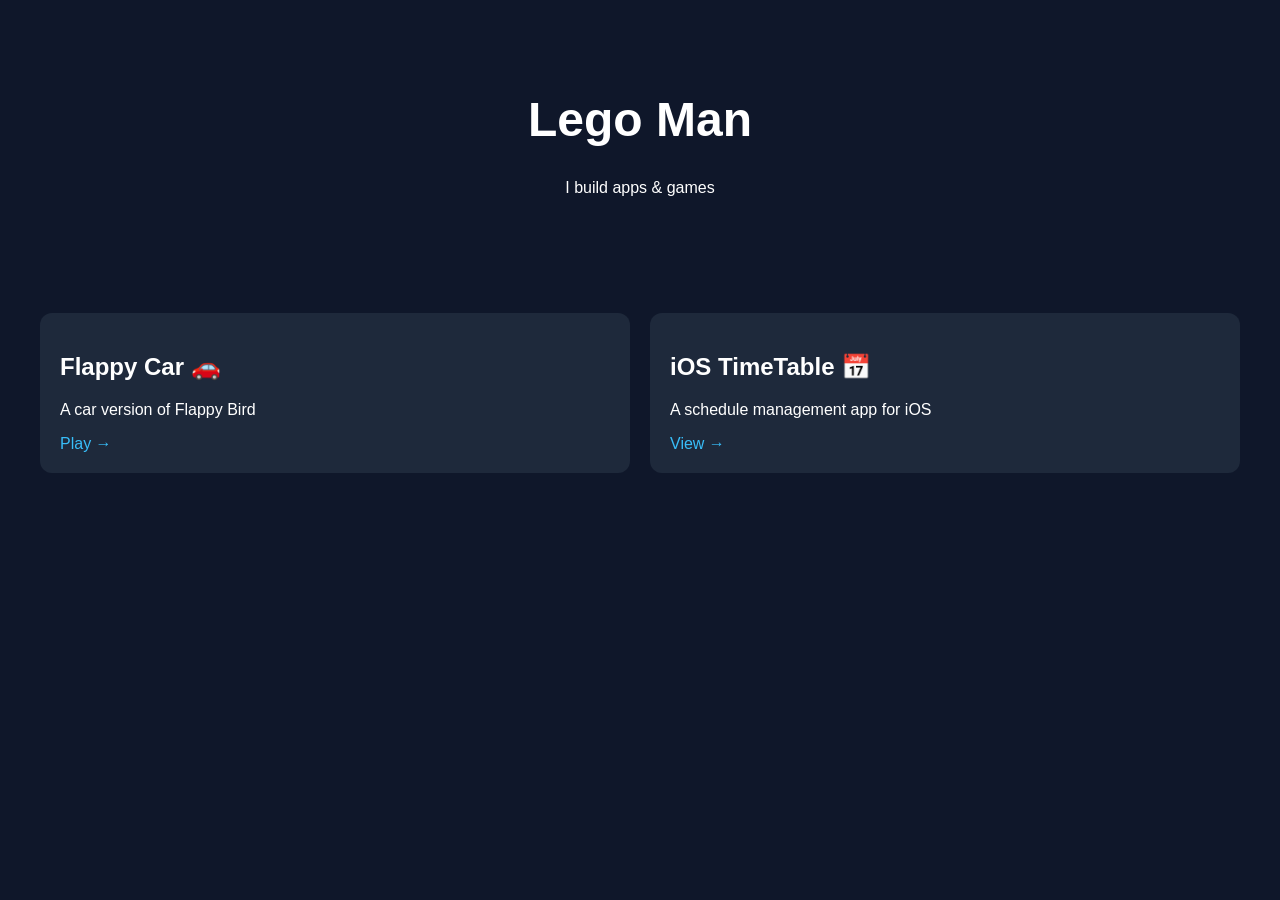
==== index.html @ 8afd6df0 "Add iOS TimeTable card to index.html" ====
<!DOCTYPE html>
<html lang="en">
<head>
  <meta charset="UTF-8">
  <title>Lego Man | Developer</title>
  <meta name="viewport" content="width=device-width, initial-scale=1.0">
  <style>
    body {
      margin: 0;
      font-family: Arial, sans-serif;
      background: #0f172a;
      color: white;
    }
    header {
      text-align: center;
      padding: 60px 20px;
    }
    h1 {
      font-size: 3rem;
    }
    .projects {
      display: grid;
      grid-template-columns: repeat(auto-fit, minmax(250px, 1fr));
      gap: 20px;
      padding: 40px;
    }
    .card {
      background: #1e293b;
      padding: 20px;
      border-radius: 12px;
      transition: 0.3s;
    }
    .card:hover {
      transform: translateY(-5px);
    }
    a {
      color: #38bdf8;
      text-decoration: none;
    }
  </style>
</head>

<body>

<header>
  <h1>Lego Man</h1>
  <p>I build apps & games</p>
</header>

<section class="projects">

  <div class="card">
    <h2>Flappy Car 🚗</h2>
    <p>A car version of Flappy Bird</p>
    <a href="/flappycar">Play →</a>
  </div>
  <div class="card">
    <h2>iOS TimeTable 📅</h2>
    <p>A schedule management app for iOS</p>
    <a href="/timetable">View →</a>
  </div>
  
</section>

</body>
</html>
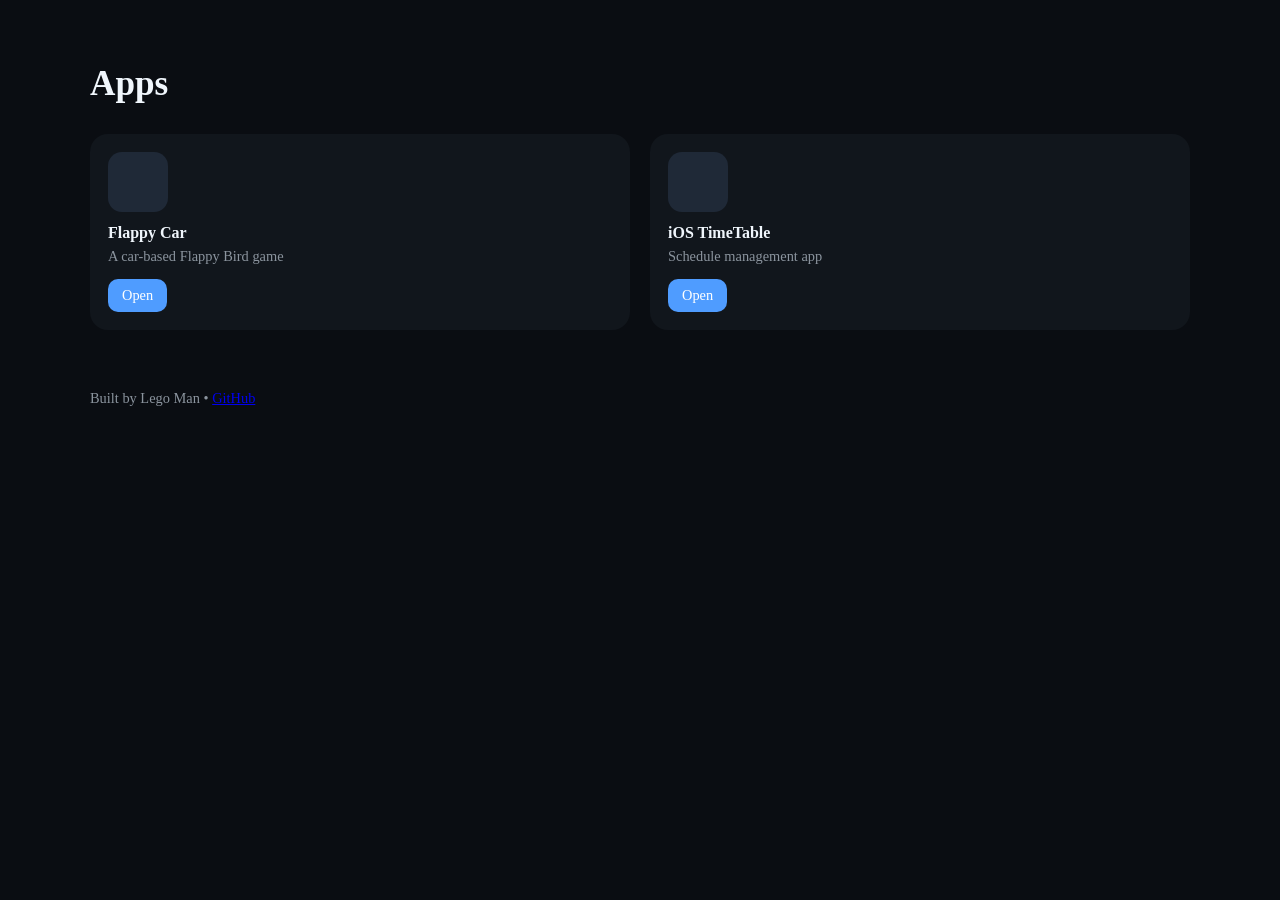
==== commit 804f952b: "Refactor index.html with new styles and layout Updated the layout and styling of the webpage, includ" ====
--- a/index.html
+++ b/index.html
@@ -1,66 +1,119 @@
 <!DOCTYPE html>
 <html lang="en">
 <head>
-  <meta charset="UTF-8">
-  <title>Lego Man | Developer</title>
-  <meta name="viewport" content="width=device-width, initial-scale=1.0">
-  <style>
-    body {
-      margin: 0;
-      font-family: Arial, sans-serif;
-      background: #0f172a;
-      color: white;
-    }
-    header {
-      text-align: center;
-      padding: 60px 20px;
-    }
-    h1 {
-      font-size: 3rem;
-    }
-    .projects {
-      display: grid;
-      grid-template-columns: repeat(auto-fit, minmax(250px, 1fr));
-      gap: 20px;
-      padding: 40px;
-    }
-    .card {
-      background: #1e293b;
-      padding: 20px;
-      border-radius: 12px;
-      transition: 0.3s;
-    }
-    .card:hover {
-      transform: translateY(-5px);
-    }
-    a {
-      color: #38bdf8;
-      text-decoration: none;
-    }
-  </style>
+<meta charset="UTF-8">
+<title>Lego Man</title>
+<meta name="viewport" content="width=device-width, initial-scale=1.0">
+
+<style>
+:root {
+  --bg: #0a0d12;
+  --card: #11161c;
+  --text: #f0f6fc;
+  --muted: #8b949e;
+  --accent: #4f9cff;
+}
+
+body {
+  margin: 0;
+  font-family: -apple-system, BlinkMacSystemFont, "Segoe UI", Roboto;
+  background: var(--bg);
+  color: var(--text);
+}
+
+.container {
+  max-width: 1100px;
+  margin: auto;
+  padding: 40px 20px;
+}
+
+h1 {
+  font-size: 2.2rem;
+  margin-bottom: 30px;
+}
+
+.grid {
+  display: grid;
+  grid-template-columns: repeat(auto-fit, minmax(240px, 1fr));
+  gap: 20px;
+}
+
+.app {
+  background: var(--card);
+  border-radius: 18px;
+  padding: 18px;
+  transition: 0.2s;
+}
+
+.app:hover {
+  transform: translateY(-4px);
+}
+
+.icon {
+  width: 60px;
+  height: 60px;
+  border-radius: 14px;
+  background: #1f2937;
+  margin-bottom: 12px;
+}
+
+.title {
+  font-weight: 600;
+}
+
+.desc {
+  color: var(--muted);
+  font-size: 0.9rem;
+  margin: 6px 0 14px;
+}
+
+.button {
+  display: inline-block;
+  padding: 8px 14px;
+  border-radius: 10px;
+  background: var(--accent);
+  color: white;
+  text-decoration: none;
+  font-size: 0.9rem;
+}
+
+footer {
+  margin-top: 60px;
+  color: var(--muted);
+  font-size: 0.9rem;
+}
+</style>
 </head>
 
 <body>
 
-<header>
-  <h1>Lego Man</h1>
-  <p>I build apps & games</p>
-</header>
+<div class="container">
 
-<section class="projects">
+<h1>Apps</h1>
 
-  <div class="card">
-    <h2>Flappy Car 🚗</h2>
-    <p>A car version of Flappy Bird</p>
-    <a href="/flappycar">Play →</a>
+<div class="grid">
+
+  <div class="app">
+    <div class="icon"></div>
+    <div class="title">Flappy Car</div>
+    <div class="desc">A car-based Flappy Bird game</div>
+    <a class="button" href="/flappycar">Open</a>
   </div>
-  <div class="card">
-    <h2>iOS TimeTable 📅</h2>
-    <p>A schedule management app for iOS</p>
-    <a href="/timetable">View →</a>
+
+  <div class="app">
+    <div class="icon"></div>
+    <div class="title">iOS TimeTable</div>
+    <div class="desc">Schedule management app</div>
+    <a class="button" href="/timetable">Open</a>
   </div>
-  
-</section>
+
+</div>
+
+<footer>
+Built by Lego Man • <a href="https://github.com/Lego-Man53">GitHub</a>
+</footer>
+
+</div>
 
 </body>
 </html>
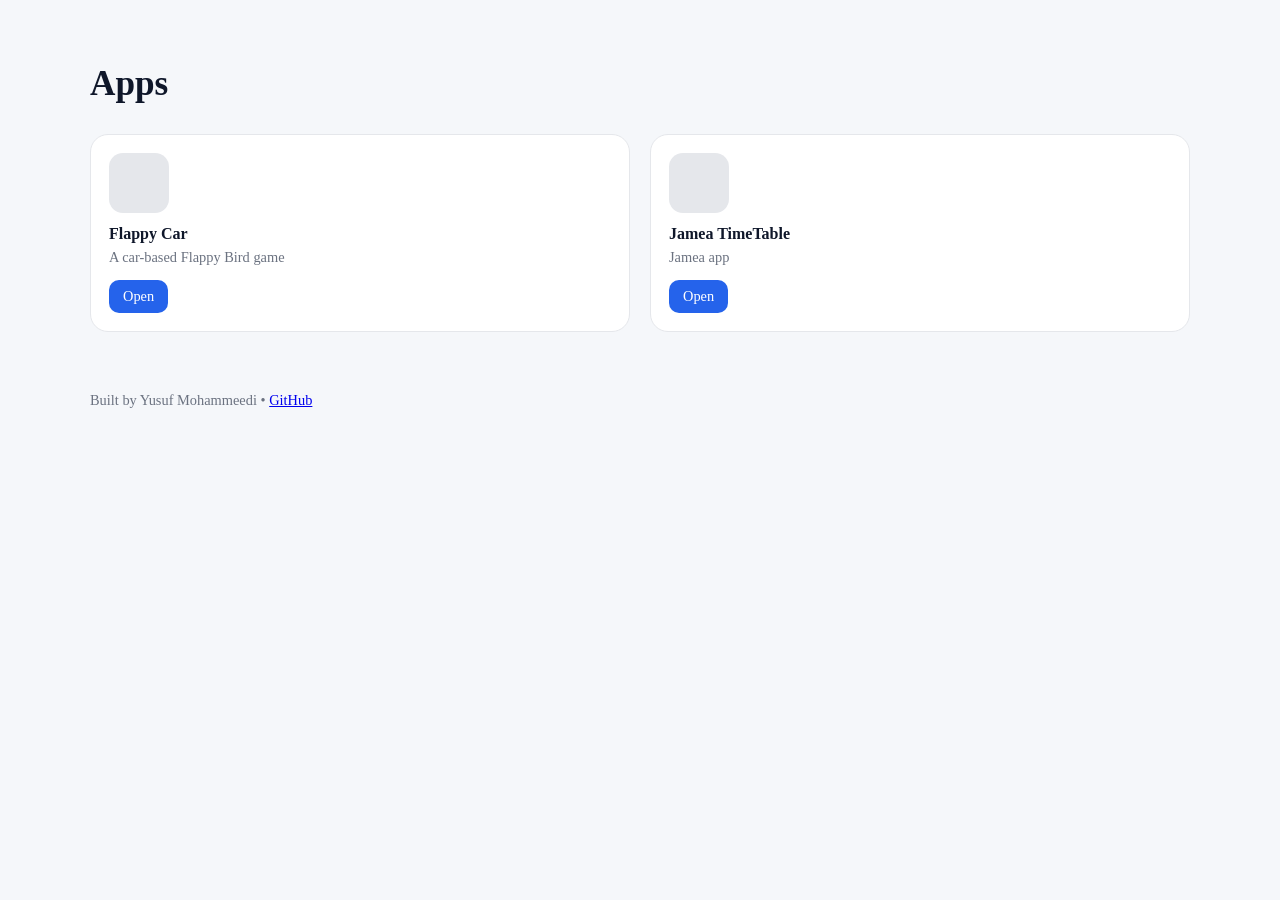
==== commit c51b48e4: "Update index.html" ====
--- a/index.html
+++ b/index.html
@@ -7,11 +7,12 @@
 
 <style>
 :root {
-  --bg: #0a0d12;
-  --card: #11161c;
-  --text: #f0f6fc;
-  --muted: #8b949e;
-  --accent: #4f9cff;
+  --bg: #f5f7fa;
+  --card: #ffffff;
+  --text: #0f172a;
+  --muted: #6b7280;
+  --accent: #2563eb;
+  --border: #e5e7eb;
 }
 
 body {
@@ -42,18 +43,20 @@
   background: var(--card);
   border-radius: 18px;
   padding: 18px;
+  border: 1px solid var(--border);
   transition: 0.2s;
 }
 
 .app:hover {
   transform: translateY(-4px);
+  box-shadow: 0 8px 20px rgba(0,0,0,0.05);
 }
 
 .icon {
   width: 60px;
   height: 60px;
   border-radius: 14px;
-  background: #1f2937;
+  background: #e5e7eb;
   margin-bottom: 12px;
 }
 
@@ -102,15 +105,15 @@
 
   <div class="app">
     <div class="icon"></div>
-    <div class="title">iOS TimeTable</div>
-    <div class="desc">Schedule management app</div>
+    <div class="title">Jamea TimeTable</div>
+    <div class="desc">Jamea app</div>
     <a class="button" href="/timetable">Open</a>
   </div>
 
 </div>
 
 <footer>
-Built by Lego Man • <a href="https://github.com/Lego-Man53">GitHub</a>
+Built by Yusuf Mohammeedi • <a href="https://github.com/Lego-Man53">GitHub</a>
 </footer>
 
 </div>
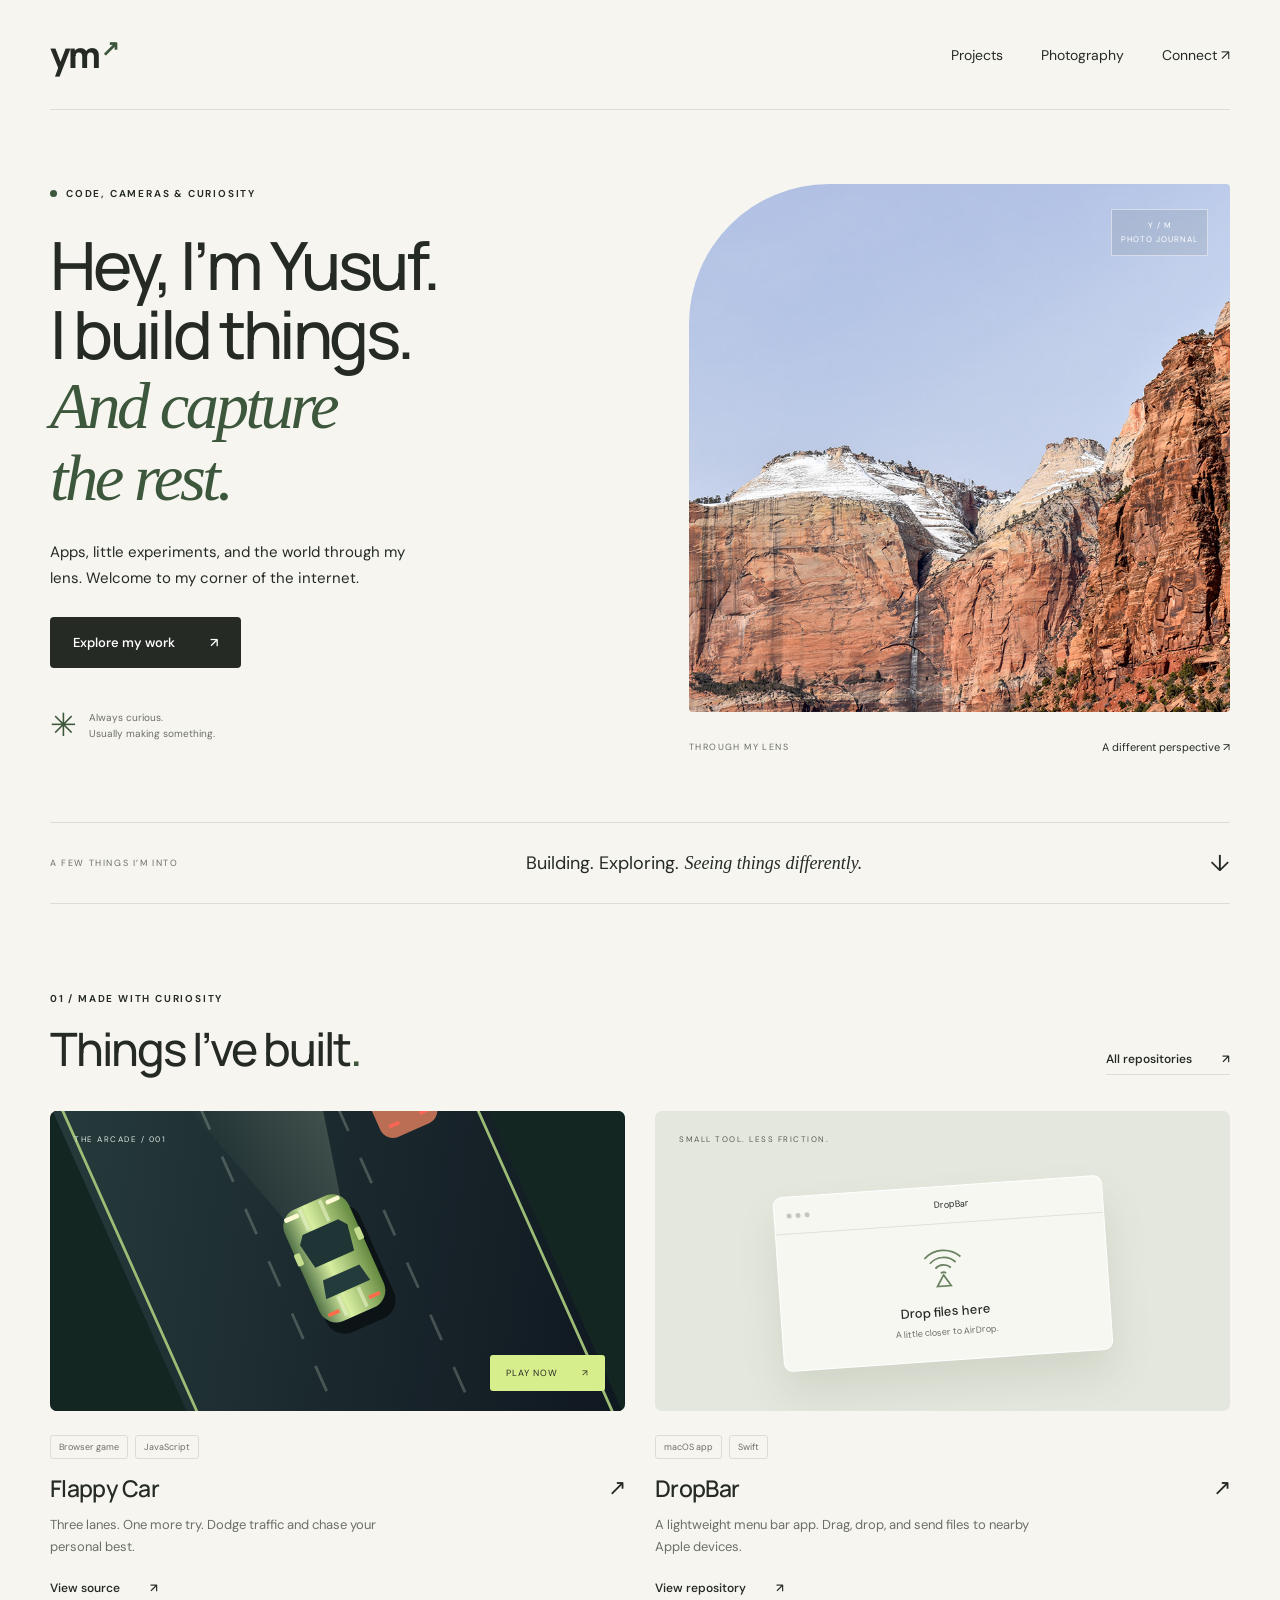
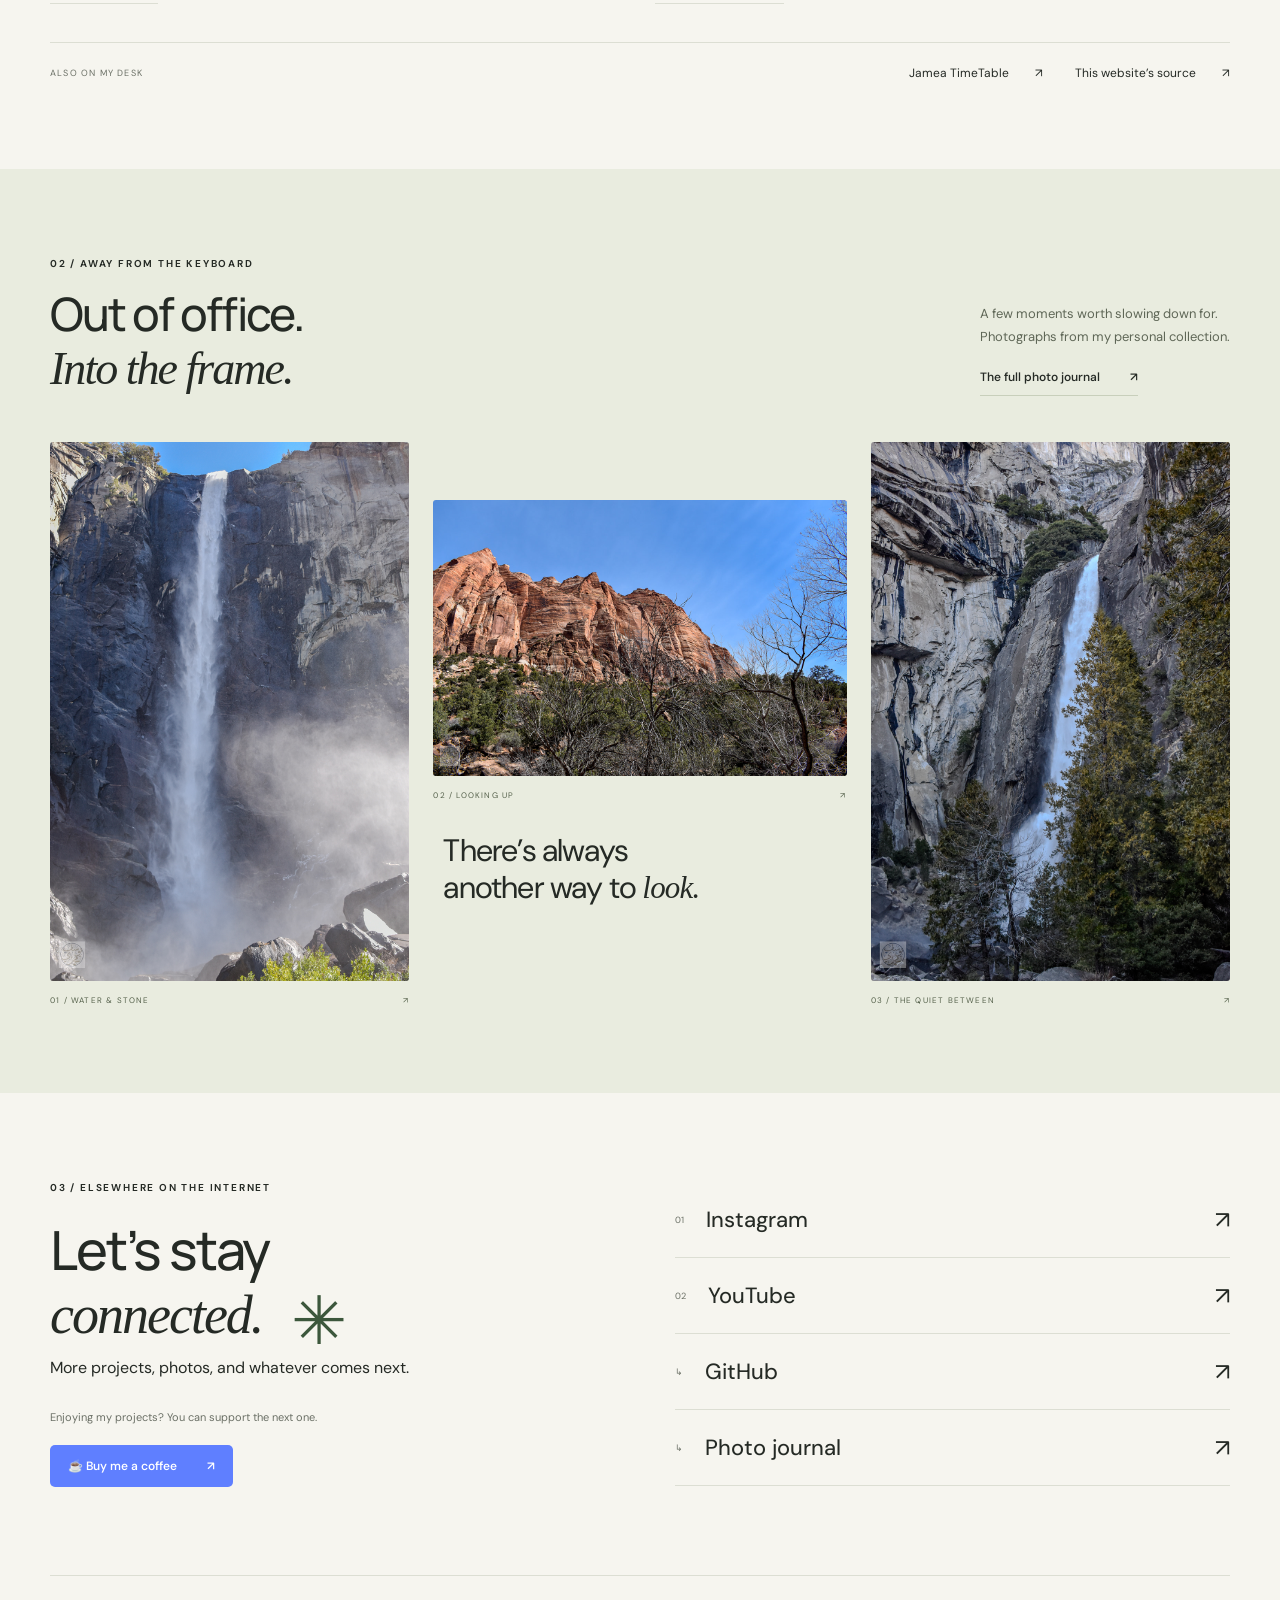
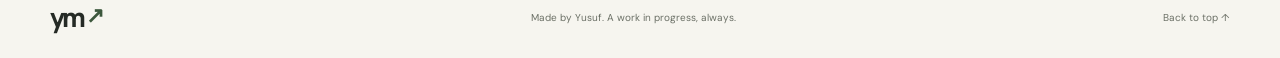
==== commit fc6adf92: "Redesign Yusuf portfolio with photos, projects, socials, support, and upgraded Flappy Car" ====
--- a/index.html
+++ b/index.html
@@ -1,122 +1,66 @@
-<!DOCTYPE html>
+<!doctype html>
 <html lang="en">
 <head>
-<meta charset="UTF-8">
-<title>Lego Man</title>
-<meta name="viewport" content="width=device-width, initial-scale=1.0">
-
-<style>
-:root {
-  --bg: #f5f7fa;
-  --card: #ffffff;
-  --text: #0f172a;
-  --muted: #6b7280;
-  --accent: #2563eb;
-  --border: #e5e7eb;
-}
-
-body {
-  margin: 0;
-  font-family: -apple-system, BlinkMacSystemFont, "Segoe UI", Roboto;
-  background: var(--bg);
-  color: var(--text);
-}
-
-.container {
-  max-width: 1100px;
-  margin: auto;
-  padding: 40px 20px;
-}
-
-h1 {
-  font-size: 2.2rem;
-  margin-bottom: 30px;
-}
-
-.grid {
-  display: grid;
-  grid-template-columns: repeat(auto-fit, minmax(240px, 1fr));
-  gap: 20px;
-}
-
-.app {
-  background: var(--card);
-  border-radius: 18px;
-  padding: 18px;
-  border: 1px solid var(--border);
-  transition: 0.2s;
-}
-
-.app:hover {
-  transform: translateY(-4px);
-  box-shadow: 0 8px 20px rgba(0,0,0,0.05);
-}
-
-.icon {
-  width: 60px;
-  height: 60px;
-  border-radius: 14px;
-  background: #e5e7eb;
-  margin-bottom: 12px;
-}
-
-.title {
-  font-weight: 600;
-}
-
-.desc {
-  color: var(--muted);
-  font-size: 0.9rem;
-  margin: 6px 0 14px;
-}
-
-.button {
-  display: inline-block;
-  padding: 8px 14px;
-  border-radius: 10px;
-  background: var(--accent);
-  color: white;
-  text-decoration: none;
-  font-size: 0.9rem;
-}
-
-footer {
-  margin-top: 60px;
-  color: var(--muted);
-  font-size: 0.9rem;
-}
-</style>
+  <meta charset="utf-8">
+  <meta name="viewport" content="width=device-width, initial-scale=1">
+  <meta name="description" content="Yusuf's corner of the internet. Explore my apps, open-source projects, photography, and Flappy Car arcade game.">
+  <meta name="theme-color" content="#f6f5ef">
+  <meta property="og:title" content="Yusuf — Code, cameras & curiosity">
+  <meta property="og:description" content="A collection of things I build and moments I capture.">
+  <meta property="og:type" content="website">
+  <meta property="og:url" content="https://yusufmm.com/">
+  <meta property="og:image" content="https://yusufmm.com/assets/photo-4.jpg">
+  <title>Yusuf — Code, cameras & curiosity</title>
+  <link rel="icon" href="assets/favicon.svg" type="image/svg+xml">
+  <link rel="stylesheet" href="styles.css">
+  <script src="socials.js" defer></script>
 </head>
-
 <body>
-
-<div class="container">
-
-<h1>Apps</h1>
-
-<div class="grid">
-
-  <div class="app">
-    <div class="icon"></div>
-    <div class="title">Flappy Car</div>
-    <div class="desc">A car-based Flappy Bird game</div>
-    <a class="button" href="/flappycar">Open</a>
-  </div>
-
-  <div class="app">
-    <div class="icon"></div>
-    <div class="title">Jamea TimeTable</div>
-    <div class="desc">Jamea app</div>
-    <a class="button" href="/timetable">Open</a>
-  </div>
-
-</div>
-
-<footer>
-Built by Yusuf Mohammeedi • <a href="https://github.com/Lego-Man53">GitHub</a>
-</footer>
-
-</div>
-
+  <a class="skip-link" href="#main">Skip to content</a>
+  <header class="site-header wrap">
+    <a class="wordmark" href="./" aria-label="Yusuf home">ym<span>↗</span></a>
+    <nav aria-label="Main navigation"><a href="#projects">Projects</a><a href="#photos">Photography</a><a href="#connect">Connect <span aria-hidden="true">↗</span></a></nav>
+  </header>
+  <main id="main">
+    <section class="hero wrap" aria-labelledby="intro">
+      <div class="hero-copy">
+        <p class="eyebrow"><span class="status-dot"></span> CODE, CAMERAS & CURIOSITY</p>
+        <h1 id="intro">Hey, I’m Yusuf.<br>I build things.<br><em>And capture<br>the rest.</em></h1>
+        <p class="intro">Apps, little experiments, and the world through my lens. Welcome to my corner of the internet.</p>
+        <a class="button dark" href="#projects">Explore my work <span aria-hidden="true">↗</span></a>
+        <div class="hero-note"><span class="small-cross" aria-hidden="true">✳</span><span>Always curious.<br>Usually making something.</span></div>
+      </div>
+      <figure class="hero-photo">
+        <img src="assets/photo-4.jpg" alt="Snow-dusted red sandstone cliffs beneath a pale blue sky, photographed by Yusuf" width="1200" height="800" fetchpriority="high">
+        <figcaption><span>THROUGH MY LENS</span><a href="#photos">A different perspective <span aria-hidden="true">↗</span></a></figcaption>
+        <span class="photo-stamp" aria-hidden="true">Y / M<br>PHOTO JOURNAL</span>
+      </figure>
+    </section>
+    <div class="interlude wrap"><span>A FEW THINGS I’M INTO</span><p>Building. Exploring. <em>Seeing things differently.</em></p><span aria-hidden="true">↓</span></div>
+    <section class="projects wrap section" id="projects" aria-labelledby="projects-heading">
+      <div class="section-heading"><div><p class="eyebrow">01 / MADE WITH CURIOSITY</p><h2 id="projects-heading">Things I’ve built<span>.</span></h2></div><a class="text-link" href="https://github.com/Lego-Man53" target="_blank" rel="noopener noreferrer">All repositories <span aria-hidden="true">↗</span></a></div>
+      <div class="project-grid">
+        <article class="project-card featured-project">
+          <a class="project-art race-art" href="flappycar/" aria-label="Play Flappy Car"><span class="art-label">THE ARCADE / 001</span><img src="assets/racer.svg" alt="Illustrated green sports car on an illuminated three-lane road" width="620" height="340"><span class="play-pill">PLAY NOW <span aria-hidden="true">↗</span></span></a>
+          <div class="project-info"><div class="tags"><span>Browser game</span><span>JavaScript</span></div><h3><a href="flappycar/">Flappy Car <span aria-hidden="true">↗</span></a></h3><p>Three lanes. One more try. Dodge traffic and chase your personal best.</p><a class="text-link" href="https://github.com/Lego-Man53/Car-Sim-FlappyBird" target="_blank" rel="noopener noreferrer">View source <span aria-hidden="true">↗</span></a></div>
+        </article>
+        <article class="project-card">
+          <a class="project-art drop-art" href="https://github.com/Lego-Man53/DropBar" target="_blank" rel="noopener noreferrer" aria-label="Explore DropBar on GitHub"><span class="art-label">SMALL TOOL. LESS FRICTION.</span><div class="drop-window"><div class="window-top"><i></i><i></i><i></i><span>DropBar</span></div><div class="drop-zone"><svg viewBox="0 0 64 64" aria-hidden="true"><path d="M17 29a21 21 0 0 1 30 0M23 35a13 13 0 0 1 18 0M29 41a4 4 0 0 1 6 0M11 23a30 30 0 0 1 42 0"/><path d="m32 43-8 13h16Z"/></svg><strong>Drop files here</strong><span>A little closer to AirDrop.</span></div></div></a>
+          <div class="project-info"><div class="tags"><span>macOS app</span><span>Swift</span></div><h3><a href="https://github.com/Lego-Man53/DropBar" target="_blank" rel="noopener noreferrer">DropBar <span aria-hidden="true">↗</span></a></h3><p>A lightweight menu bar app. Drag, drop, and send files to nearby Apple devices.</p><a class="text-link" href="https://github.com/Lego-Man53/DropBar" target="_blank" rel="noopener noreferrer">View repository <span aria-hidden="true">↗</span></a></div>
+        </article>
+      </div>
+      <div class="more-projects"><span>ALSO ON MY DESK</span><a href="timetable/">Jamea TimeTable <span aria-hidden="true">↗</span></a><a href="https://github.com/Lego-Man53/Lego-Man53.github.io" target="_blank" rel="noopener noreferrer">This website’s source <span aria-hidden="true">↗</span></a></div>
+    </section>
+    <section class="photography section" id="photos" aria-labelledby="photos-heading"><div class="wrap">
+      <div class="section-heading"><div><p class="eyebrow">02 / AWAY FROM THE KEYBOARD</p><h2 id="photos-heading">Out of office.<br><em>Into the frame.</em></h2></div><div class="photo-intro"><p>A few moments worth slowing down for.<br>Photographs from my personal collection.</p><a class="text-link" href="https://iyusuf515253.myportfolio.com/photos" target="_blank" rel="noopener noreferrer">The full photo journal <span aria-hidden="true">↗</span></a></div></div>
+      <div class="photo-grid">
+        <a class="photo-item" href="https://iyusuf515253.myportfolio.com/photos" target="_blank" rel="noopener noreferrer"><img src="assets/photo-1.jpg" alt="A waterfall cascading down a granite cliff into clouds of mist" width="1200" height="1800" loading="lazy"><span>01 / WATER & STONE <span aria-hidden="true">↗</span></span></a>
+        <a class="photo-item landscape" href="https://iyusuf515253.myportfolio.com/photos" target="_blank" rel="noopener noreferrer"><img src="assets/photo-2.jpg" alt="Warm sandstone cliffs and trees under a vivid blue sky" width="1200" height="800" loading="lazy"><span>02 / LOOKING UP <span aria-hidden="true">↗</span></span><p>There’s always<br>another way to <em>look.</em></p></a>
+        <a class="photo-item" href="https://iyusuf515253.myportfolio.com/photos" target="_blank" rel="noopener noreferrer"><img src="assets/photo-6.jpg" alt="A tall waterfall framed by trees and weathered grey rock" width="1200" height="1800" loading="lazy"><span>03 / THE QUIET BETWEEN <span aria-hidden="true">↗</span></span></a>
+      </div>
+    </div></section>
+    <section class="connect section wrap" id="connect" aria-labelledby="connect-heading"><div><p class="eyebrow">03 / ELSEWHERE ON THE INTERNET</p><h2 id="connect-heading">Let’s stay<br><em>connected.</em> <span class="connect-star" aria-hidden="true">✳</span></h2><p>More projects, photos, and whatever comes next.</p><div class="support"><p>Enjoying my projects? You can support the next one.</p><div class="coffee-widget"><script type="text/javascript" src="https://cdnjs.buymeacoffee.com/1.0.0/button.prod.min.js" data-name="bmc-button" data-slug="legoman53" data-color="#5F7FFF" data-emoji="☕" data-font="Cookie" data-text="Buy me a coffee" data-outline-color="#000000" data-font-color="#ffffff" data-coffee-color="#FFDD00"></script></div><a class="text-link coffee-fallback" href="https://www.buymeacoffee.com/legoman53" target="_blank" rel="noopener noreferrer">☕ Buy me a coffee <span aria-hidden="true">↗</span></a></div></div><div class="social-links"><a data-social="instagram" hidden><span>01</span><strong>Instagram</strong><span aria-hidden="true">↗</span></a><a data-social="youtube" hidden><span>02</span><strong>YouTube</strong><span aria-hidden="true">↗</span></a><a href="https://github.com/Lego-Man53" target="_blank" rel="noopener noreferrer"><span>↳</span><strong>GitHub</strong><span aria-hidden="true">↗</span></a><a href="https://iyusuf515253.myportfolio.com/photos" target="_blank" rel="noopener noreferrer"><span>↳</span><strong>Photo journal</strong><span aria-hidden="true">↗</span></a></div></section>
+  </main>
+  <footer class="wrap"><a class="wordmark" href="#">ym<span>↗</span></a><p>Made by Yusuf. A work in progress, always.</p><a href="#main">Back to top ↑</a></footer>
 </body>
 </html>
--- a/styles.css
+++ b/styles.css
@@ -0,0 +1,8 @@
+@import url('https://fonts.googleapis.com/css2?family=DM+Sans:wght@400;450;500;550;600;650;700&family=Manrope:wght@400;500;600;650;700;750;800&display=swap');
+:root{--paper:#f6f5ef;--ink:#252a25;--muted:#6b7066;--green:#3c573c;--line:#dcded3;--serif:Georgia,'Times New Roman',serif}*{box-sizing:border-box}html{scroll-behavior:smooth;scroll-padding-top:30px}body{margin:0;background:var(--paper);color:var(--ink);font-family:'DM Sans',sans-serif;-webkit-font-smoothing:antialiased}a{color:inherit;text-decoration:none}button,a{-webkit-tap-highlight-color:transparent}a:focus-visible,button:focus-visible{outline:3px solid #7c942f;outline-offset:6px}img{max-width:100%;display:block}::selection{background:#d9e5ba}.wrap{width:min(1240px,calc(100% - 100px));margin-inline:auto}.site-header{display:flex;justify-content:space-between;align-items:center;height:110px;border-bottom:1px solid var(--line)}.wordmark{font-family:'Manrope',sans-serif;font-size:36px;font-weight:800;letter-spacing:-3px;line-height:1}.wordmark span{font-size:22px;margin-left:3px;color:var(--green);vertical-align:top;letter-spacing:0}nav{display:flex;gap:38px;font-size:14px}nav a:hover,.text-link:hover{color:#6a7d30}.hero{display:grid;grid-template-columns:1.05fr 1fr;gap:6%;padding-block:74px 68px;align-items:center}.eyebrow{font-size:10px;letter-spacing:1.8px;font-weight:650;margin:0 0 30px;display:flex;align-items:center;gap:9px}.status-dot{height:7px;width:7px;background:var(--green);border-radius:50%}h1,h2,h3,p,figure{margin:0}h1,h2,h3{font-family:'Manrope',sans-serif}h1{font-size:clamp(46px,5.2vw,72px);font-weight:500;line-height:1.04;letter-spacing:-3.5px}h1 em,h2 em,.interlude em,.photo-item p em{font-family:var(--serif);font-weight:400}h1 em{color:var(--green)}.intro{font-size:15px;line-height:1.75;max-width:355px;margin:26px 0}.button{display:inline-flex;justify-content:space-between;align-items:center;gap:35px;padding:17px 23px;border-radius:4px;font-size:13px;font-weight:550;transition:background .2s,transform .2s}.button:hover{transform:translateY(-2px)}.dark{background:var(--ink);color:#fff}.dark:hover{background:var(--green)}.hero-note{display:flex;align-items:center;gap:12px;font-size:10px;color:var(--muted);line-height:1.6;margin-top:32px}.small-cross{font-size:32px;color:var(--green)}.hero-photo{align-self:stretch;position:relative;min-height:570px;padding-bottom:42px}.hero-photo>img{height:100%;width:100%;object-fit:cover;border-radius:140px 4px 4px 4px;position:absolute;inset:0;height:calc(100% - 42px)}.hero-photo figcaption{display:flex;justify-content:space-between;align-items:center;gap:15px;position:absolute;bottom:0;width:100%;font-size:11px}.hero-photo figcaption>span{font-size:9px;letter-spacing:1.4px;color:var(--muted)}.photo-stamp{position:absolute;right:22px;top:25px;border:1px solid #ffffff80;color:#fff;font-size:8px;letter-spacing:1px;line-height:1.7;padding:9px;text-align:center;background:#1a261718}.interlude{border-block:1px solid var(--line);padding-block:25px;display:flex;align-items:center;justify-content:space-between;gap:20px}.interlude>span:first-child{font-size:9px;letter-spacing:1.6px;color:var(--muted)}.interlude p{font-size:18px}.interlude>span:last-child{font-size:23px}.section{padding-block:88px}.section-heading{display:flex;justify-content:space-between;align-items:flex-end;gap:25px;margin-bottom:36px}.section-heading .eyebrow{margin-bottom:17px}h2{font-size:clamp(34px,3.6vw,48px);font-weight:500;letter-spacing:-2px;line-height:1.15}h2>span{color:var(--green)}.text-link{font-size:12px;font-weight:550;border-bottom:1px solid var(--line);padding-bottom:7px;display:inline-flex;gap:30px;align-items:center}.project-grid{display:grid;grid-template-columns:1fr 1fr;gap:30px}.project-art{height:300px;display:block;overflow:hidden;position:relative;border-radius:7px}.race-art{background:#111d21}.race-art>img{height:100%;width:100%;object-fit:cover;transition:transform .5s}.project-art:hover>img{transform:scale(1.03)}.art-label{position:absolute;top:23px;left:24px;z-index:1;font-size:8px;letter-spacing:1.5px;color:#dce7e1}.play-pill{position:absolute;right:20px;bottom:20px;background:#d6ee8b;padding:12px 16px;border-radius:3px;font-size:9px;letter-spacing:1px;display:flex;gap:24px}.drop-art{background:#e4e7dd;display:grid;place-items:center}.drop-art .art-label{color:#58604f}.drop-window{width:64%;max-width:330px;background:#f6f7f1;border:1px solid #fff;border-radius:9px;box-shadow:0 24px 40px #4e5c4320;transform:rotate(-4deg);margin-top:25px;transition:transform .3s}.drop-art:hover .drop-window{transform:rotate(0deg)}.window-top{display:flex;padding:12px;border-bottom:1px solid #dfe2d7;align-items:center;gap:4px}.window-top i{height:5px;width:5px;background:#c4c8bc;border-radius:50%}.window-top span{font-size:9px;margin-left:auto;margin-right:40%}.drop-zone{display:flex;align-items:center;flex-direction:column;padding:14px 15px 22px}.drop-zone svg{width:55px;height:55px;stroke:#6a8261;fill:none;stroke-width:2;margin-bottom:10px}.drop-zone strong{font-size:13px;font-weight:500}.drop-zone span{font-size:9px;color:var(--muted);margin-top:6px}.project-info{padding-top:24px}.tags{display:flex;gap:7px;margin-bottom:13px}.tags span{font-size:9px;padding:5px 8px;border:1px solid var(--line);border-radius:3px;color:var(--muted)}h3{font-size:23px;font-weight:550;letter-spacing:-.7px}h3 a{display:flex;justify-content:space-between}h3 a span{font-size:22px;font-weight:400}.project-info p{font-size:13px;color:var(--muted);line-height:1.7;max-width:380px;margin:10px 0 18px}.more-projects{margin-top:38px;border-top:1px solid var(--line);padding-top:22px;display:flex;align-items:center;gap:32px;font-size:12px}.more-projects>span{font-size:9px;color:var(--muted);letter-spacing:1.2px;margin-right:auto}.more-projects a{display:flex;gap:26px}.photography{background:#e9ecdf}.photo-intro{font-size:13px;line-height:1.8;color:#5f6757}.photo-intro .text-link{margin-top:18px;border-color:#c8cfbb;color:var(--ink)}.photo-grid{display:grid;grid-template-columns:1fr 1.15fr 1fr;gap:24px;align-items:start;margin-top:46px}.photo-item>img{width:100%;height:auto;aspect-ratio:2/3;object-fit:cover;border-radius:3px;transition:filter .3s}.photo-item:hover>img{filter:brightness(1.06)}.photo-item>span{display:flex;justify-content:space-between;font-size:8px;letter-spacing:1.2px;margin-top:14px;color:#56624c}.photo-item.landscape{margin-top:58px}.photo-item.landscape>img{aspect-ratio:3/2}.photo-item p{font-size:31px;line-height:1.2;letter-spacing:-.8px;margin:32px 0 0 10px}.connect{display:grid;grid-template-columns:1fr 1fr;gap:70px;align-items:center}.connect .eyebrow{margin-bottom:24px}.connect h2{position:relative;font-size:54px}.connect p:last-child{font-size:13px;color:var(--muted);margin-top:22px}.connect-star{display:inline-block;font-size:67px;vertical-align:middle;margin-left:20px}.social-links{display:grid}.social-links a{display:flex;align-items:center;gap:22px;border-bottom:1px solid var(--line);padding:22px 0;transition:padding .2s}.social-links a[hidden]{display:none}.social-links a:hover{padding-left:8px;color:var(--green)}.social-links a>span:first-child{font-size:9px;color:var(--muted)}.social-links strong{font-weight:450;font-size:22px}.social-links a>span:last-child{margin-left:auto;font-size:24px}footer{display:flex;align-items:center;justify-content:space-between;gap:20px;border-top:1px solid var(--line);padding-block:28px}footer .wordmark{font-size:26px}footer p,footer>a:last-child{font-size:10px;color:var(--muted)}.skip-link{position:fixed;top:-100px;left:20px;padding:14px;background:#fff;z-index:10}.skip-link:focus{top:15px}
+@media(min-width:1600px){.hero{padding-block:90px}.hero-photo{min-height:630px}}
+@media(max-width:900px){.wrap{width:calc(100% - 48px)}.hero{gap:30px;padding-block:50px}h1{font-size:52px}.hero-photo{min-height:530px}.interlude p{font-size:15px}.project-art{height:250px}.photo-grid{gap:15px}.connect{gap:35px}.connect h2{font-size:44px}.connect-star{font-size:44px;margin-left:10px}}
+@media(max-width:620px){.wrap{width:calc(100% - 40px)}.site-header{height:80px}nav{gap:20px;font-size:11px}.wordmark{font-size:30px}.hero{grid-template-columns:1fr;padding-top:40px;gap:38px}h1{font-size:58px;letter-spacing:-3px}.hero .eyebrow{font-size:9px}.hero-copy .intro{max-width:320px}.hero-note{display:none}.hero-photo{min-height:400px}.hero-photo>img{border-radius:95px 4px 4px 4px}.interlude{align-items:start}.interlude>span:first-child{max-width:85px;line-height:1.6;font-size:8px}.interlude p{max-width:190px;line-height:1.5}.section{padding-block:60px}.section-heading{align-items:start;flex-direction:column;gap:22px}h2{font-size:38px}.project-grid{grid-template-columns:1fr;gap:35px}.project-art{height:265px}.project-info{padding-top:18px}.more-projects{align-items:start;flex-direction:column;gap:18px}.more-projects a{width:100%;justify-content:space-between}.photo-grid{grid-template-columns:1fr 1fr;gap:18px;margin-top:30px}.photo-item.landscape{margin-top:40px}.photo-item:last-child{grid-column:1/-1;max-width:70%;margin:6px auto 0}.photo-item p{font-size:24px;margin:24px 0 0}.photo-item>span{font-size:7px;letter-spacing:.5px}.connect{grid-template-columns:1fr;gap:26px}.connect h2{font-size:48px}.connect-star{font-size:55px}.connect .eyebrow{font-size:9px}footer{flex-wrap:wrap}footer p{order:3;width:100%}.social-links strong{font-size:22px}}
+@media(prefers-reduced-motion:reduce){html{scroll-behavior:auto}*,*::before,*::after{transition:none!important;animation:none!important}}
+
+.support{margin-top:30px}.support p{font-size:11px;color:var(--muted);line-height:1.7;margin:0 0 14px}.coffee-widget{min-height:0}.coffee-widget:has(.bmc-btn)+.coffee-fallback{display:none}.coffee-widget .bmc-btn{min-width:0!important;max-width:100%;height:52px!important;font-size:23px!important}.coffee-fallback{margin-top:4px;padding:13px 18px;background:#5f7fff;color:white;border-radius:5px;border:0}.coffee-fallback:hover{color:white;background:#4c6de8}
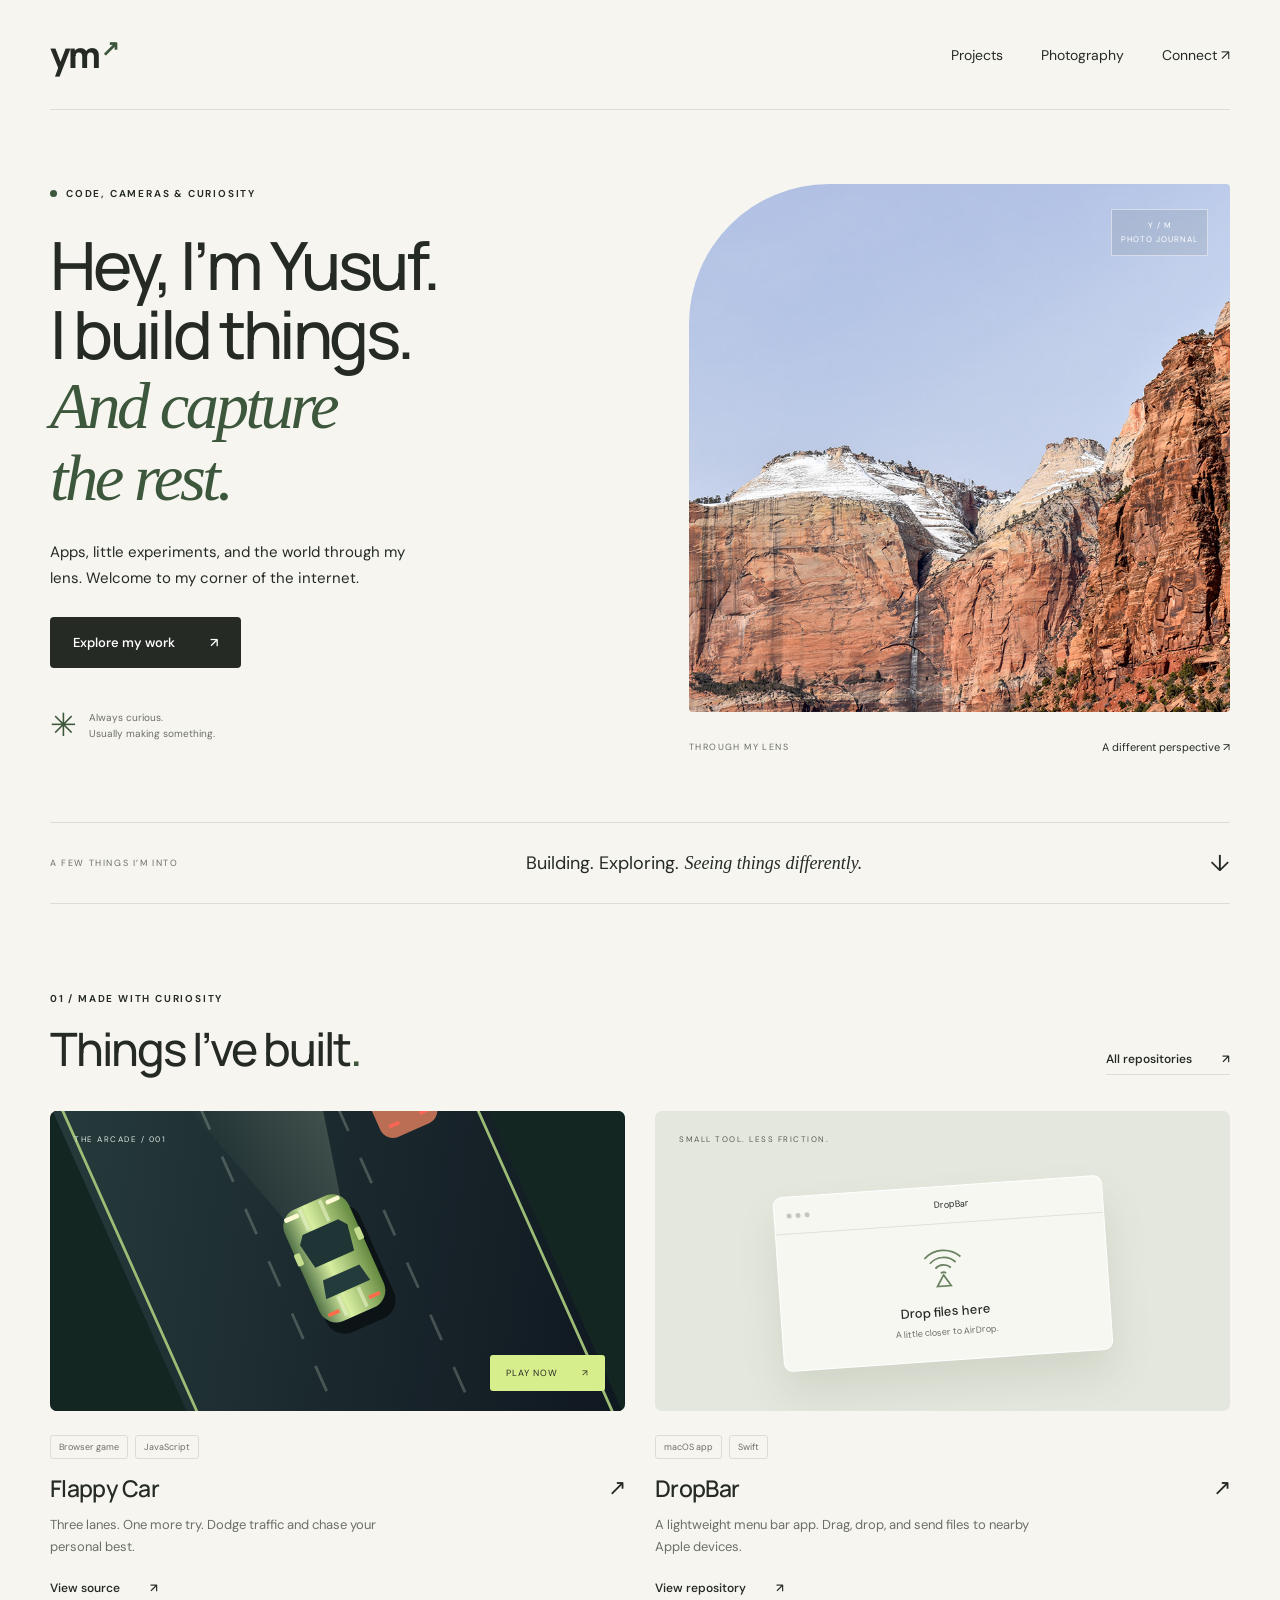
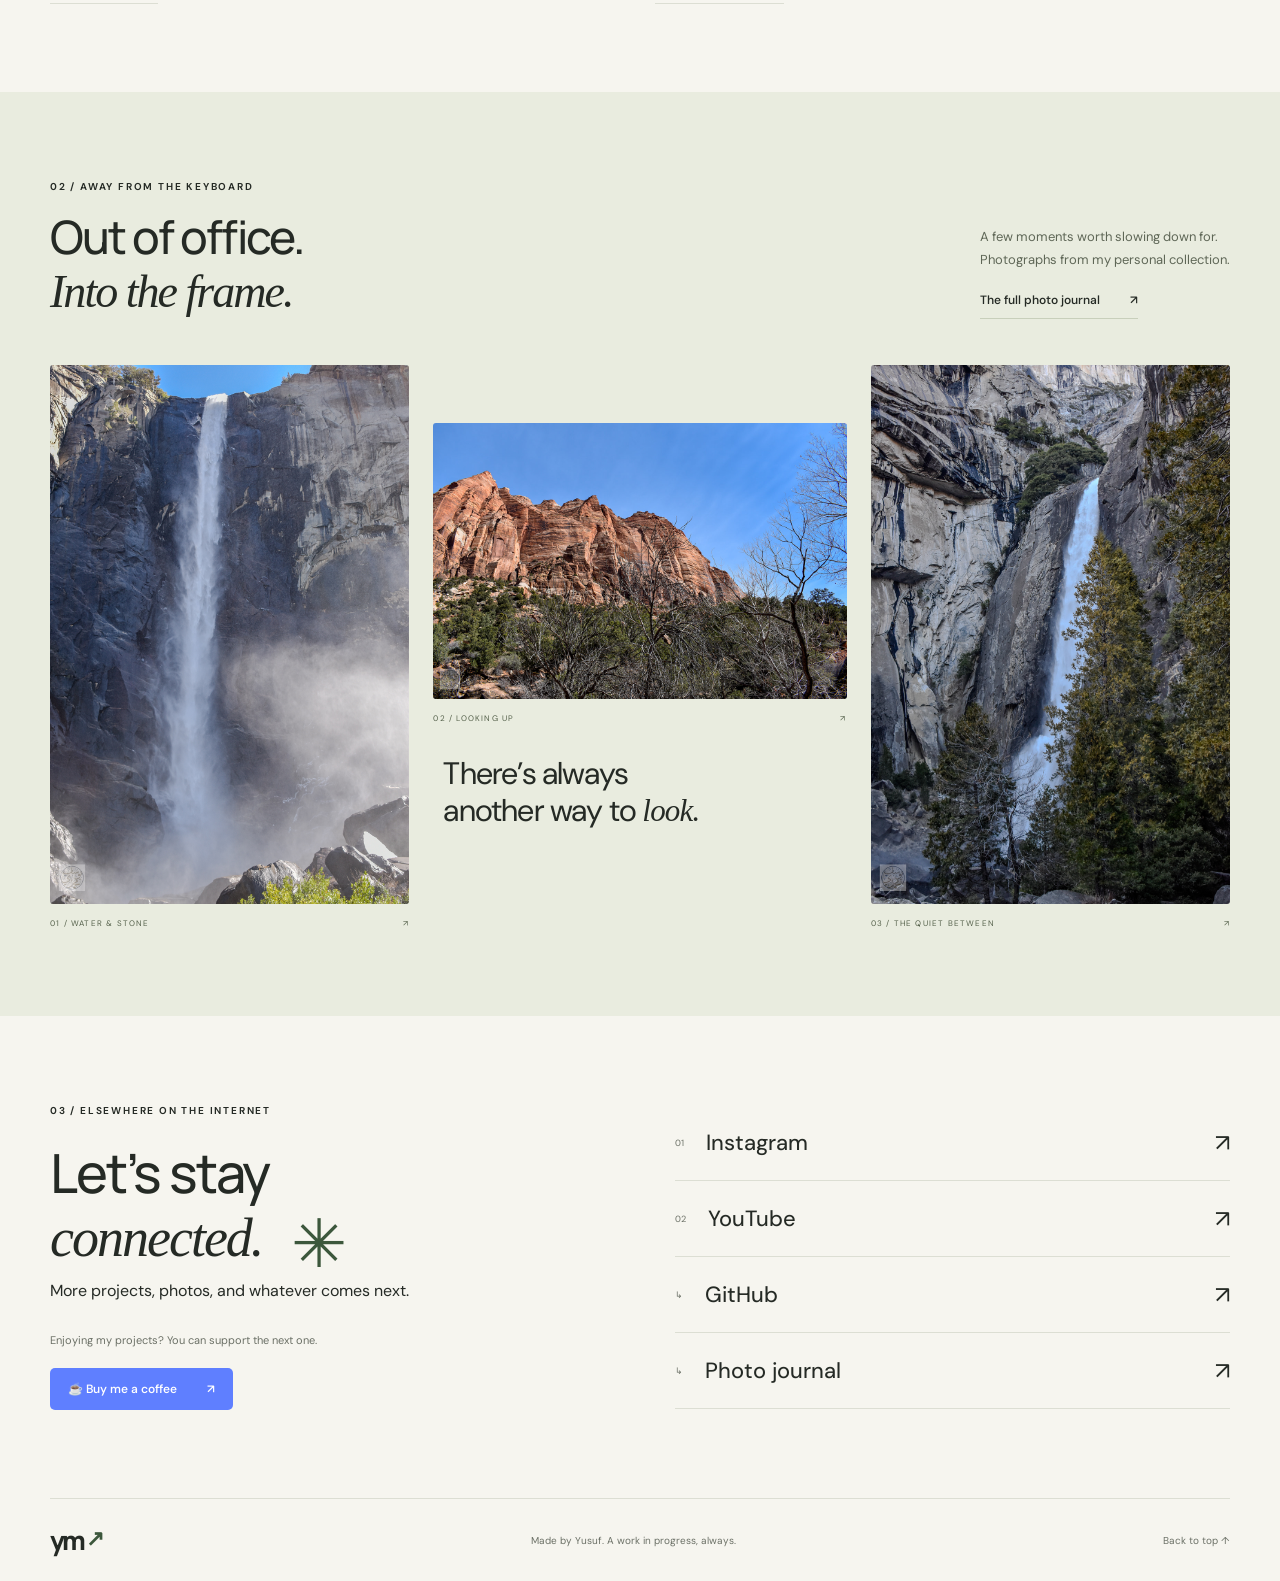
==== commit 9ca18f05: "Update index.html" ====
--- a/index.html
+++ b/index.html
@@ -49,7 +49,6 @@
           <div class="project-info"><div class="tags"><span>macOS app</span><span>Swift</span></div><h3><a href="https://github.com/Lego-Man53/DropBar" target="_blank" rel="noopener noreferrer">DropBar <span aria-hidden="true">↗</span></a></h3><p>A lightweight menu bar app. Drag, drop, and send files to nearby Apple devices.</p><a class="text-link" href="https://github.com/Lego-Man53/DropBar" target="_blank" rel="noopener noreferrer">View repository <span aria-hidden="true">↗</span></a></div>
         </article>
       </div>
-      <div class="more-projects"><span>ALSO ON MY DESK</span><a href="timetable/">Jamea TimeTable <span aria-hidden="true">↗</span></a><a href="https://github.com/Lego-Man53/Lego-Man53.github.io" target="_blank" rel="noopener noreferrer">This website’s source <span aria-hidden="true">↗</span></a></div>
     </section>
     <section class="photography section" id="photos" aria-labelledby="photos-heading"><div class="wrap">
       <div class="section-heading"><div><p class="eyebrow">02 / AWAY FROM THE KEYBOARD</p><h2 id="photos-heading">Out of office.<br><em>Into the frame.</em></h2></div><div class="photo-intro"><p>A few moments worth slowing down for.<br>Photographs from my personal collection.</p><a class="text-link" href="https://iyusuf515253.myportfolio.com/photos" target="_blank" rel="noopener noreferrer">The full photo journal <span aria-hidden="true">↗</span></a></div></div>
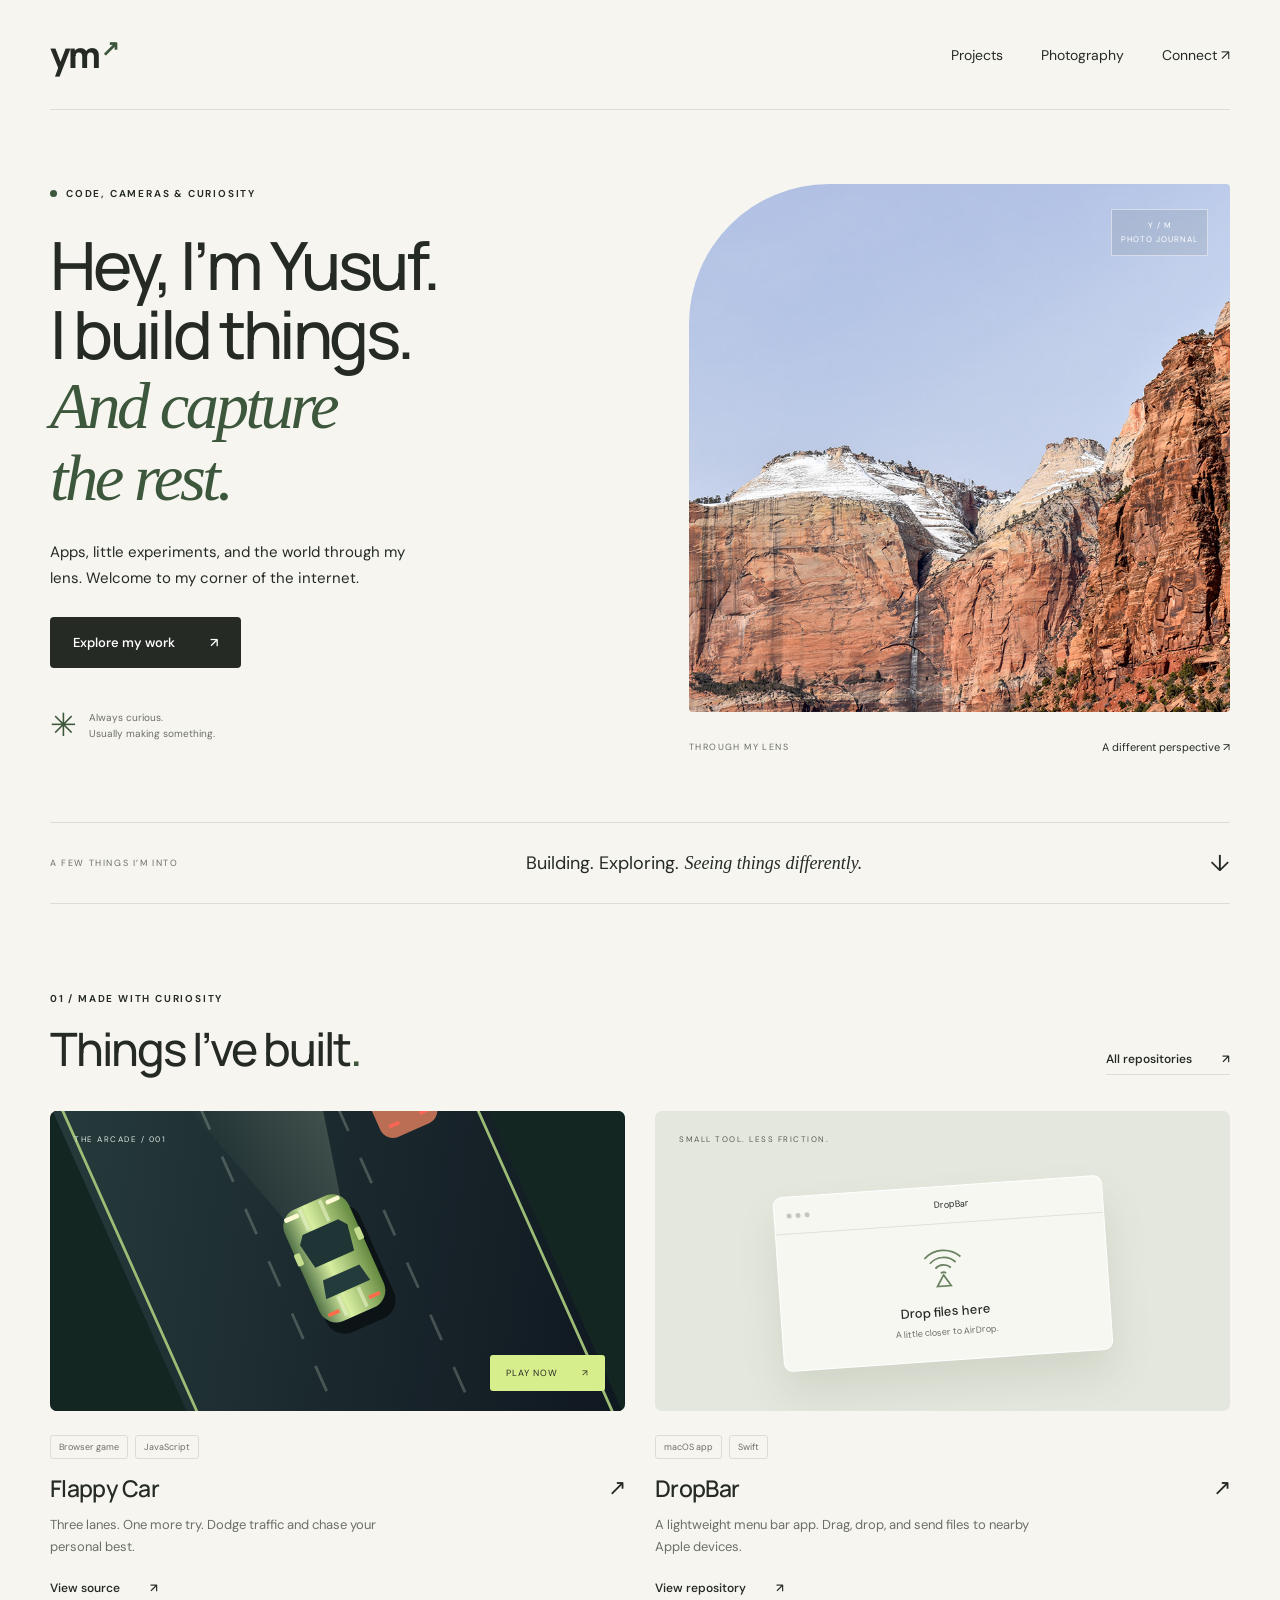
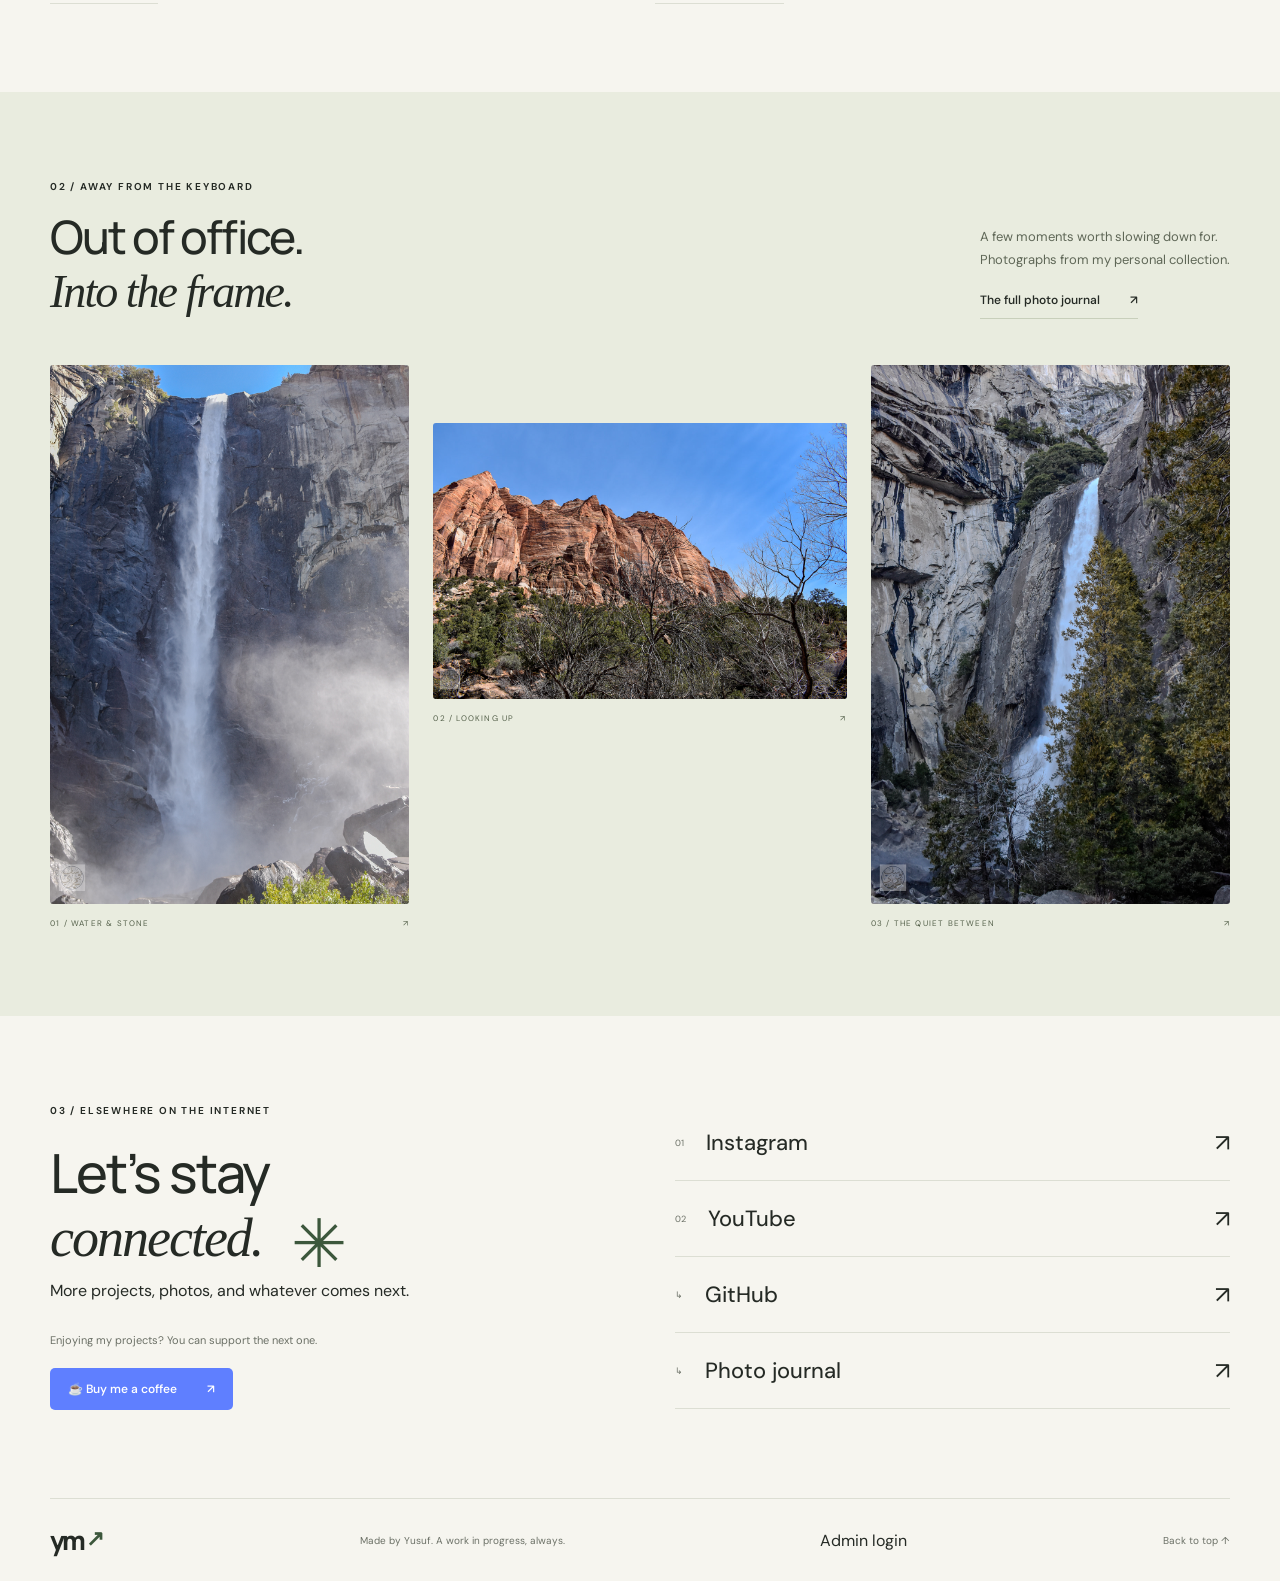
==== commit a3010257: "Add on-site photo journal and secure Supabase admin studio" ====
--- a/index.html
+++ b/index.html
@@ -14,6 +14,10 @@
   <link rel="icon" href="assets/favicon.svg" type="image/svg+xml">
   <link rel="stylesheet" href="styles.css">
   <script src="socials.js" defer></script>
+  <link rel="stylesheet" href="photos.css">
+  <script src="photo-config.js" defer></script>
+  <script src="vendor/supabase.js" defer></script>
+  <script type="module" src="gallery.js"></script>
 </head>
 <body>
   <a class="skip-link" href="#main">Skip to content</a>
@@ -30,7 +34,7 @@
         <a class="button dark" href="#projects">Explore my work <span aria-hidden="true">↗</span></a>
         <div class="hero-note"><span class="small-cross" aria-hidden="true">✳</span><span>Always curious.<br>Usually making something.</span></div>
       </div>
-      <figure class="hero-photo">
+      <figure class="hero-photo" hidden>
         <img src="assets/photo-4.jpg" alt="Snow-dusted red sandstone cliffs beneath a pale blue sky, photographed by Yusuf" width="1200" height="800" fetchpriority="high">
         <figcaption><span>THROUGH MY LENS</span><a href="#photos">A different perspective <span aria-hidden="true">↗</span></a></figcaption>
         <span class="photo-stamp" aria-hidden="true">Y / M<br>PHOTO JOURNAL</span>
@@ -51,15 +55,12 @@
       </div>
     </section>
     <section class="photography section" id="photos" aria-labelledby="photos-heading"><div class="wrap">
-      <div class="section-heading"><div><p class="eyebrow">02 / AWAY FROM THE KEYBOARD</p><h2 id="photos-heading">Out of office.<br><em>Into the frame.</em></h2></div><div class="photo-intro"><p>A few moments worth slowing down for.<br>Photographs from my personal collection.</p><a class="text-link" href="https://iyusuf515253.myportfolio.com/photos" target="_blank" rel="noopener noreferrer">The full photo journal <span aria-hidden="true">↗</span></a></div></div>
-      <div class="photo-grid">
-        <a class="photo-item" href="https://iyusuf515253.myportfolio.com/photos" target="_blank" rel="noopener noreferrer"><img src="assets/photo-1.jpg" alt="A waterfall cascading down a granite cliff into clouds of mist" width="1200" height="1800" loading="lazy"><span>01 / WATER & STONE <span aria-hidden="true">↗</span></span></a>
-        <a class="photo-item landscape" href="https://iyusuf515253.myportfolio.com/photos" target="_blank" rel="noopener noreferrer"><img src="assets/photo-2.jpg" alt="Warm sandstone cliffs and trees under a vivid blue sky" width="1200" height="800" loading="lazy"><span>02 / LOOKING UP <span aria-hidden="true">↗</span></span><p>There’s always<br>another way to <em>look.</em></p></a>
-        <a class="photo-item" href="https://iyusuf515253.myportfolio.com/photos" target="_blank" rel="noopener noreferrer"><img src="assets/photo-6.jpg" alt="A tall waterfall framed by trees and weathered grey rock" width="1200" height="1800" loading="lazy"><span>03 / THE QUIET BETWEEN <span aria-hidden="true">↗</span></span></a>
-      </div>
+      <div class="section-heading"><div><p class="eyebrow">02 / AWAY FROM THE KEYBOARD</p><h2 id="photos-heading">Out of office.<br><em>Into the frame.</em></h2></div><div class="photo-intro"><p>A few moments worth slowing down for.<br>Photographs from my personal collection.</p><a class="text-link" href="photos/">The full photo journal <span aria-hidden="true">↗</span></a></div></div>
+      <div class="photo-grid" id="home-photos" aria-label="Featured photographs"><p>Loading photographs…</p></div>
+      <noscript><p>Turn on JavaScript to view the photo journal.</p></noscript>
     </div></section>
-    <section class="connect section wrap" id="connect" aria-labelledby="connect-heading"><div><p class="eyebrow">03 / ELSEWHERE ON THE INTERNET</p><h2 id="connect-heading">Let’s stay<br><em>connected.</em> <span class="connect-star" aria-hidden="true">✳</span></h2><p>More projects, photos, and whatever comes next.</p><div class="support"><p>Enjoying my projects? You can support the next one.</p><div class="coffee-widget"><script type="text/javascript" src="https://cdnjs.buymeacoffee.com/1.0.0/button.prod.min.js" data-name="bmc-button" data-slug="legoman53" data-color="#5F7FFF" data-emoji="☕" data-font="Cookie" data-text="Buy me a coffee" data-outline-color="#000000" data-font-color="#ffffff" data-coffee-color="#FFDD00"></script></div><a class="text-link coffee-fallback" href="https://www.buymeacoffee.com/legoman53" target="_blank" rel="noopener noreferrer">☕ Buy me a coffee <span aria-hidden="true">↗</span></a></div></div><div class="social-links"><a data-social="instagram" hidden><span>01</span><strong>Instagram</strong><span aria-hidden="true">↗</span></a><a data-social="youtube" hidden><span>02</span><strong>YouTube</strong><span aria-hidden="true">↗</span></a><a href="https://github.com/Lego-Man53" target="_blank" rel="noopener noreferrer"><span>↳</span><strong>GitHub</strong><span aria-hidden="true">↗</span></a><a href="https://iyusuf515253.myportfolio.com/photos" target="_blank" rel="noopener noreferrer"><span>↳</span><strong>Photo journal</strong><span aria-hidden="true">↗</span></a></div></section>
+    <section class="connect section wrap" id="connect" aria-labelledby="connect-heading"><div><p class="eyebrow">03 / ELSEWHERE ON THE INTERNET</p><h2 id="connect-heading">Let’s stay<br><em>connected.</em> <span class="connect-star" aria-hidden="true">✳</span></h2><p>More projects, photos, and whatever comes next.</p><div class="support"><p>Enjoying my projects? You can support the next one.</p><div class="coffee-widget"><script type="text/javascript" src="https://cdnjs.buymeacoffee.com/1.0.0/button.prod.min.js" data-name="bmc-button" data-slug="legoman53" data-color="#5F7FFF" data-emoji="☕" data-font="Cookie" data-text="Buy me a coffee" data-outline-color="#000000" data-font-color="#ffffff" data-coffee-color="#FFDD00"></script></div><a class="text-link coffee-fallback" href="https://www.buymeacoffee.com/legoman53" target="_blank" rel="noopener noreferrer">☕ Buy me a coffee <span aria-hidden="true">↗</span></a></div></div><div class="social-links"><a data-social="instagram" hidden><span>01</span><strong>Instagram</strong><span aria-hidden="true">↗</span></a><a data-social="youtube" hidden><span>02</span><strong>YouTube</strong><span aria-hidden="true">↗</span></a><a href="https://github.com/Lego-Man53" target="_blank" rel="noopener noreferrer"><span>↳</span><strong>GitHub</strong><span aria-hidden="true">↗</span></a><a href="photos/"><span>↳</span><strong>Photo journal</strong><span aria-hidden="true">↗</span></a></div></section>
   </main>
-  <footer class="wrap"><a class="wordmark" href="#">ym<span>↗</span></a><p>Made by Yusuf. A work in progress, always.</p><a href="#main">Back to top ↑</a></footer>
+  <footer class="wrap"><a class="wordmark" href="#">ym<span>↗</span></a><p>Made by Yusuf. A work in progress, always.</p><a href="admin/">Admin login</a><a href="#main">Back to top ↑</a></footer>
 </body>
 </html>
--- a/photos.css
+++ b/photos.css
@@ -0,0 +1,2 @@
+[hidden]{display:none!important}.journal-intro{font-size:14px;line-height:1.8;color:var(--muted)}.journal-grid{display:grid;grid-template-columns:repeat(var(--columns,3),minmax(0,1fr));gap:32px 24px;margin-top:48px}.photo-item{background:none;border:0;padding:0;text-align:left;color:inherit;font:inherit;cursor:pointer;min-width:0}.photo-item[data-aspect="square"]>img{aspect-ratio:1}.photo-item[data-aspect="original"]>img{aspect-ratio:auto;object-fit:contain}.journal-grid .photo-item.landscape{margin-top:0}.journal-grid .photo-item>img{aspect-ratio:4/5}.journal-grid .photo-item[data-aspect="landscape"]>img{aspect-ratio:3/2}.journal-grid .photo-item[data-aspect="square"]>img{aspect-ratio:1}.journal-grid .photo-item[data-aspect="original"]>img{aspect-ratio:auto}.journal-grid[data-layout="editorial"] .photo-item:nth-child(3n+2){margin-top:64px}.journal-grid .journal-caption{font:12px/1.7 'DM Sans',sans-serif;color:var(--muted);letter-spacing:0;margin:10px 0;white-space:pre-line}.photo-grid[data-layout="grid"]{grid-template-columns:repeat(var(--columns,3),minmax(0,1fr))}.photo-grid[data-layout="grid"] .photo-item{margin-top:0;max-width:none;grid-column:auto}.photo-grid[data-layout="grid"] .photo-item>img{aspect-ratio:4/5}.photo-grid[data-layout="grid"] .photo-item[data-aspect="square"]>img{aspect-ratio:1}.photo-grid[data-layout="grid"] .photo-item[data-aspect="landscape"]>img{aspect-ratio:3/2}.photo-grid[data-layout="grid"] .photo-item[data-aspect="original"]>img{aspect-ratio:auto}.photo-viewer{width:min(1100px,94vw);max-height:94dvh;background:var(--paper);border:0;border-radius:6px;padding:24px;color:var(--ink)}.photo-viewer::backdrop{background:#101610df}.viewer-close{display:block;margin:0 0 15px auto;border:0;background:none;font:14px 'DM Sans',sans-serif;cursor:pointer;padding:8px}.viewer-body>img{width:100%;height:65dvh;object-fit:contain}.viewer-caption h2{font-size:22px;letter-spacing:-.5px;margin-top:20px}.viewer-caption p{font-size:13px;line-height:1.7;margin-top:8px;white-space:pre-line}.viewer-controls{display:flex;justify-content:space-between;align-items:center;margin-top:20px;font-size:12px}.viewer-controls button{border:1px solid var(--line);background:none;padding:12px;font:inherit;cursor:pointer}.hero:has(.hero-photo[hidden]){grid-template-columns:1fr}.hero:has(.hero-photo[hidden]) .hero-copy{max-width:700px}@media(max-width:620px){.journal-grid{grid-template-columns:repeat(2,minmax(0,1fr));gap:28px 16px}.journal-grid .photo-item:last-child{grid-column:auto;max-width:none;margin:0}.journal-grid[data-layout="editorial"] .photo-item:nth-child(3n+2){margin-top:30px}.photo-grid[data-layout="grid"]{grid-template-columns:repeat(2,minmax(0,1fr))}.viewer-body>img{height:55dvh}.photo-viewer{padding:15px}}
+@media(min-width:621px){.photo-grid[data-columns="2"]{grid-template-columns:repeat(2,minmax(0,1fr))}.photo-grid[data-columns="4"]{grid-template-columns:repeat(4,minmax(0,1fr))}}
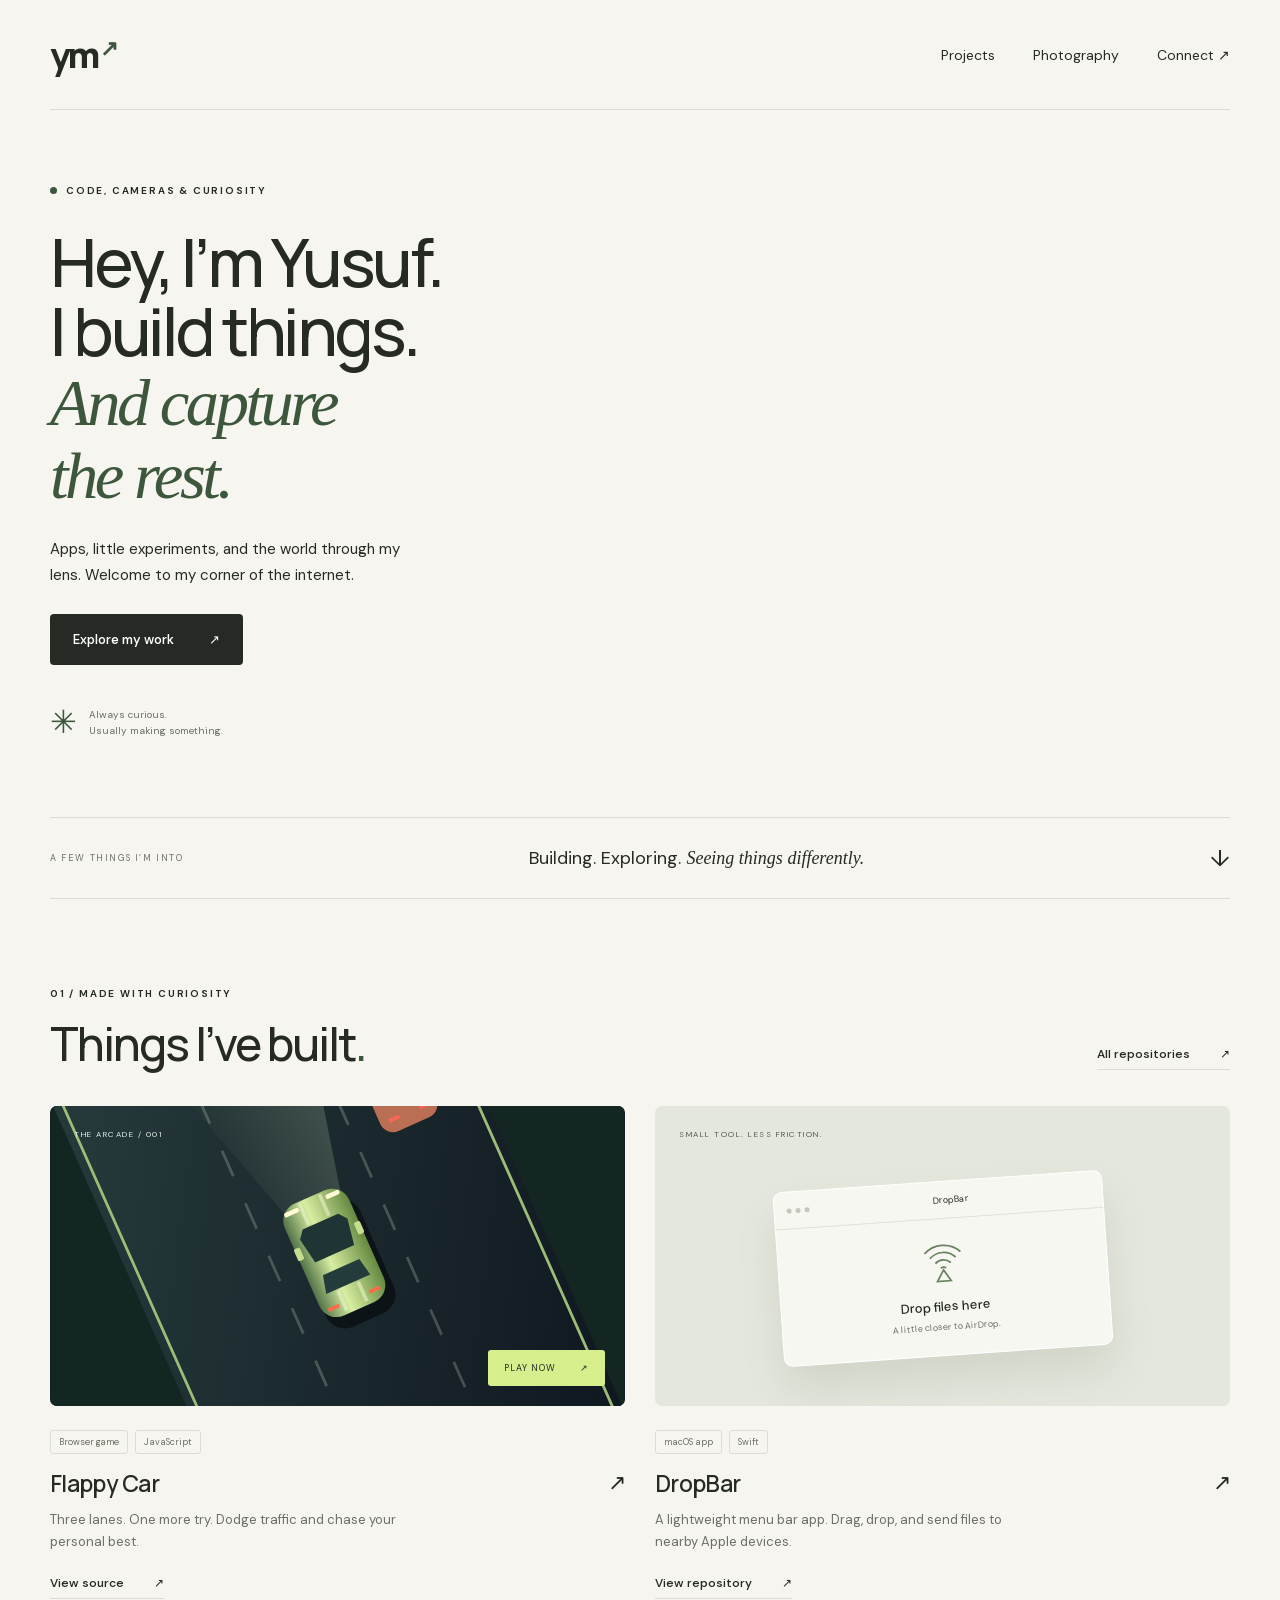
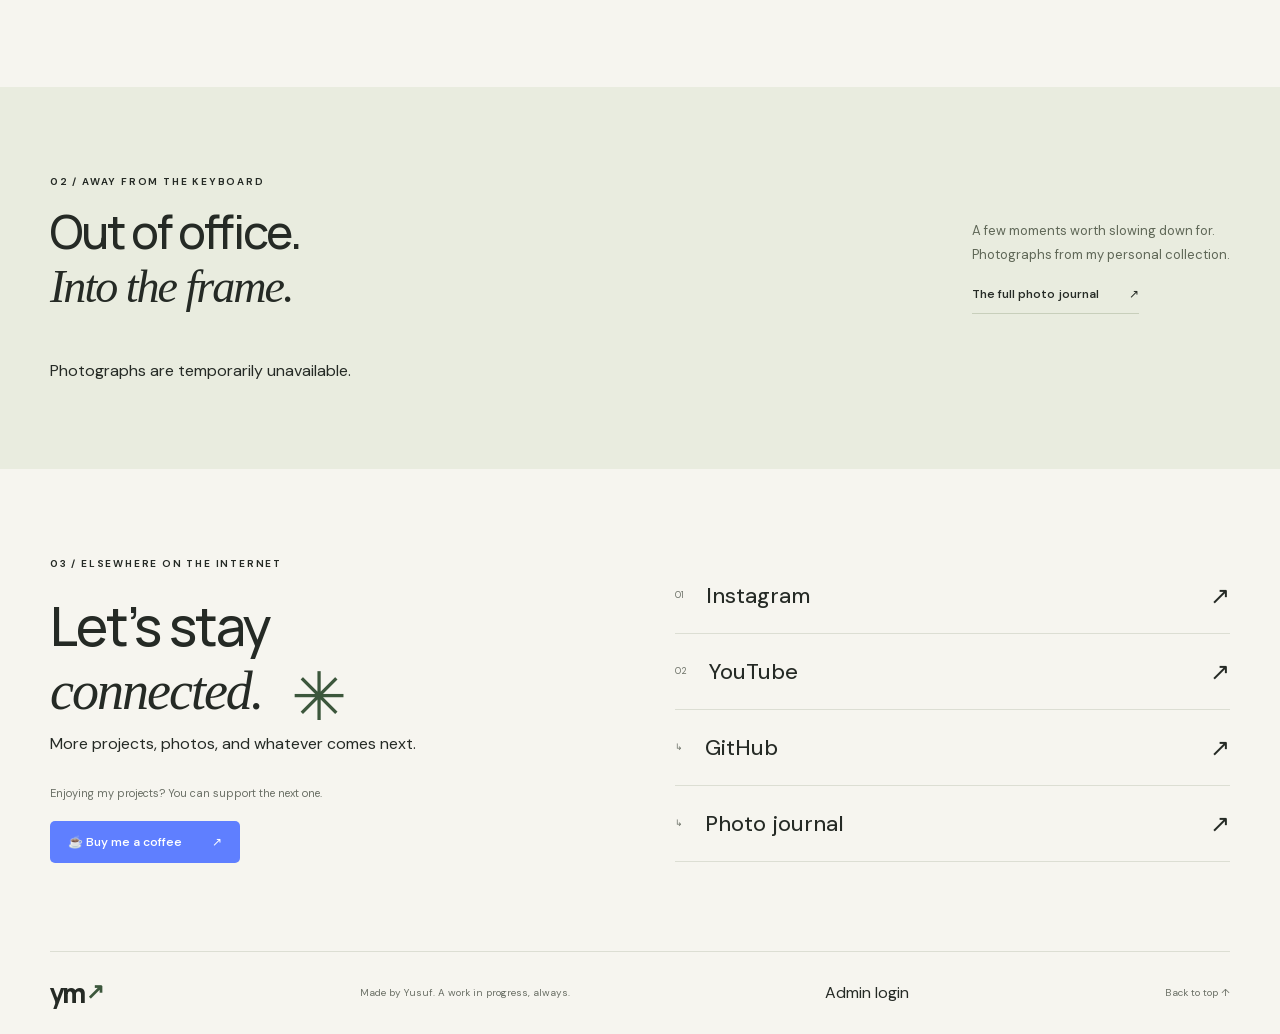
==== commit e10b066c: "Automatically optimize photo uploads and speed up public gallery loading" ====
--- a/index.html
+++ b/index.html
@@ -9,15 +9,18 @@
   <meta property="og:description" content="A collection of things I build and moments I capture.">
   <meta property="og:type" content="website">
   <meta property="og:url" content="https://yusufmm.com/">
-  <meta property="og:image" content="https://yusufmm.com/assets/photo-4.jpg">
+  <meta property="og:image" content="https://yusufmm.com/assets/photo-4-display.webp">
   <title>Yusuf — Code, cameras & curiosity</title>
+  <link rel="preconnect" href="https://twxxitpckemoxdufoift.supabase.co">
   <link rel="icon" href="assets/favicon.svg" type="image/svg+xml">
-  <link rel="stylesheet" href="styles.css">
-  <script src="socials.js" defer></script>
+  <link rel="preload" href="assets/fonts/dm-sans-latin.woff2" as="font" type="font/woff2" crossorigin>
+  <link rel="preload" href="assets/fonts/manrope-latin.woff2" as="font" type="font/woff2" crossorigin>
+  <link rel="stylesheet" href="styles.css?v=20261113-speed">
+  <script src="socials.js?v=20261113-speed" defer></script>
   <link rel="stylesheet" href="photos.css">
   <script src="photo-config.js" defer></script>
-  <script src="vendor/supabase.js" defer></script>
-  <script type="module" src="gallery.js"></script>
+
+  <script type="module" src="gallery.js?v=20261113-speed"></script>
 </head>
 <body>
   <a class="skip-link" href="#main">Skip to content</a>
@@ -35,7 +38,7 @@
         <div class="hero-note"><span class="small-cross" aria-hidden="true">✳</span><span>Always curious.<br>Usually making something.</span></div>
       </div>
       <figure class="hero-photo" hidden>
-        <img src="assets/photo-4.jpg" alt="Snow-dusted red sandstone cliffs beneath a pale blue sky, photographed by Yusuf" width="1200" height="800" fetchpriority="high">
+        <img alt="Snow-dusted red sandstone cliffs beneath a pale blue sky, photographed by Yusuf" width="1200" height="800" fetchpriority="high">
         <figcaption><span>THROUGH MY LENS</span><a href="#photos">A different perspective <span aria-hidden="true">↗</span></a></figcaption>
         <span class="photo-stamp" aria-hidden="true">Y / M<br>PHOTO JOURNAL</span>
       </figure>
@@ -59,7 +62,7 @@
       <div class="photo-grid" id="home-photos" aria-label="Featured photographs"><p>Loading photographs…</p></div>
       <noscript><p>Turn on JavaScript to view the photo journal.</p></noscript>
     </div></section>
-    <section class="connect section wrap" id="connect" aria-labelledby="connect-heading"><div><p class="eyebrow">03 / ELSEWHERE ON THE INTERNET</p><h2 id="connect-heading">Let’s stay<br><em>connected.</em> <span class="connect-star" aria-hidden="true">✳</span></h2><p>More projects, photos, and whatever comes next.</p><div class="support"><p>Enjoying my projects? You can support the next one.</p><div class="coffee-widget"><script type="text/javascript" src="https://cdnjs.buymeacoffee.com/1.0.0/button.prod.min.js" data-name="bmc-button" data-slug="legoman53" data-color="#5F7FFF" data-emoji="☕" data-font="Cookie" data-text="Buy me a coffee" data-outline-color="#000000" data-font-color="#ffffff" data-coffee-color="#FFDD00"></script></div><a class="text-link coffee-fallback" href="https://www.buymeacoffee.com/legoman53" target="_blank" rel="noopener noreferrer">☕ Buy me a coffee <span aria-hidden="true">↗</span></a></div></div><div class="social-links"><a data-social="instagram" hidden><span>01</span><strong>Instagram</strong><span aria-hidden="true">↗</span></a><a data-social="youtube" hidden><span>02</span><strong>YouTube</strong><span aria-hidden="true">↗</span></a><a href="https://github.com/Lego-Man53" target="_blank" rel="noopener noreferrer"><span>↳</span><strong>GitHub</strong><span aria-hidden="true">↗</span></a><a href="photos/"><span>↳</span><strong>Photo journal</strong><span aria-hidden="true">↗</span></a></div></section>
+    <section class="connect section wrap" id="connect" aria-labelledby="connect-heading"><div><p class="eyebrow">03 / ELSEWHERE ON THE INTERNET</p><h2 id="connect-heading">Let’s stay<br><em>connected.</em> <span class="connect-star" aria-hidden="true">✳</span></h2><p>More projects, photos, and whatever comes next.</p><div class="support"><p>Enjoying my projects? You can support the next one.</p><div class="coffee-widget"><template id="coffee-template"><script type="text/javascript" src="https://cdnjs.buymeacoffee.com/1.0.0/button.prod.min.js" data-name="bmc-button" data-slug="legoman53" data-color="#5F7FFF" data-emoji="☕" data-font="Cookie" data-text="Buy me a coffee" data-outline-color="#000000" data-font-color="#ffffff" data-coffee-color="#FFDD00"></script></template></div><a class="text-link coffee-fallback" href="https://www.buymeacoffee.com/legoman53" target="_blank" rel="noopener noreferrer">☕ Buy me a coffee <span aria-hidden="true">↗</span></a></div></div><div class="social-links"><a data-social="instagram" hidden><span>01</span><strong>Instagram</strong><span aria-hidden="true">↗</span></a><a data-social="youtube" hidden><span>02</span><strong>YouTube</strong><span aria-hidden="true">↗</span></a><a href="https://github.com/Lego-Man53" target="_blank" rel="noopener noreferrer"><span>↳</span><strong>GitHub</strong><span aria-hidden="true">↗</span></a><a href="photos/"><span>↳</span><strong>Photo journal</strong><span aria-hidden="true">↗</span></a></div></section>
   </main>
   <footer class="wrap"><a class="wordmark" href="#">ym<span>↗</span></a><p>Made by Yusuf. A work in progress, always.</p><a href="admin/">Admin login</a><a href="#main">Back to top ↑</a></footer>
 </body>
--- a/styles.css
+++ b/styles.css
@@ -1,4 +1,5 @@
-@import url('https://fonts.googleapis.com/css2?family=DM+Sans:wght@400;450;500;550;600;650;700&family=Manrope:wght@400;500;600;650;700;750;800&display=swap');
+@font-face{font-family:'DM Sans';font-style:normal;font-weight:400 700;font-display:swap;src:url('assets/fonts/dm-sans-latin.woff2') format('woff2')}
+@font-face{font-family:'Manrope';font-style:normal;font-weight:400 800;font-display:swap;src:url('assets/fonts/manrope-latin.woff2') format('woff2')}
 :root{--paper:#f6f5ef;--ink:#252a25;--muted:#6b7066;--green:#3c573c;--line:#dcded3;--serif:Georgia,'Times New Roman',serif}*{box-sizing:border-box}html{scroll-behavior:smooth;scroll-padding-top:30px}body{margin:0;background:var(--paper);color:var(--ink);font-family:'DM Sans',sans-serif;-webkit-font-smoothing:antialiased}a{color:inherit;text-decoration:none}button,a{-webkit-tap-highlight-color:transparent}a:focus-visible,button:focus-visible{outline:3px solid #7c942f;outline-offset:6px}img{max-width:100%;display:block}::selection{background:#d9e5ba}.wrap{width:min(1240px,calc(100% - 100px));margin-inline:auto}.site-header{display:flex;justify-content:space-between;align-items:center;height:110px;border-bottom:1px solid var(--line)}.wordmark{font-family:'Manrope',sans-serif;font-size:36px;font-weight:800;letter-spacing:-3px;line-height:1}.wordmark span{font-size:22px;margin-left:3px;color:var(--green);vertical-align:top;letter-spacing:0}nav{display:flex;gap:38px;font-size:14px}nav a:hover,.text-link:hover{color:#6a7d30}.hero{display:grid;grid-template-columns:1.05fr 1fr;gap:6%;padding-block:74px 68px;align-items:center}.eyebrow{font-size:10px;letter-spacing:1.8px;font-weight:650;margin:0 0 30px;display:flex;align-items:center;gap:9px}.status-dot{height:7px;width:7px;background:var(--green);border-radius:50%}h1,h2,h3,p,figure{margin:0}h1,h2,h3{font-family:'Manrope',sans-serif}h1{font-size:clamp(46px,5.2vw,72px);font-weight:500;line-height:1.04;letter-spacing:-3.5px}h1 em,h2 em,.interlude em,.photo-item p em{font-family:var(--serif);font-weight:400}h1 em{color:var(--green)}.intro{font-size:15px;line-height:1.75;max-width:355px;margin:26px 0}.button{display:inline-flex;justify-content:space-between;align-items:center;gap:35px;padding:17px 23px;border-radius:4px;font-size:13px;font-weight:550;transition:background .2s,transform .2s}.button:hover{transform:translateY(-2px)}.dark{background:var(--ink);color:#fff}.dark:hover{background:var(--green)}.hero-note{display:flex;align-items:center;gap:12px;font-size:10px;color:var(--muted);line-height:1.6;margin-top:32px}.small-cross{font-size:32px;color:var(--green)}.hero-photo{align-self:stretch;position:relative;min-height:570px;padding-bottom:42px}.hero-photo>img{height:100%;width:100%;object-fit:cover;border-radius:140px 4px 4px 4px;position:absolute;inset:0;height:calc(100% - 42px)}.hero-photo figcaption{display:flex;justify-content:space-between;align-items:center;gap:15px;position:absolute;bottom:0;width:100%;font-size:11px}.hero-photo figcaption>span{font-size:9px;letter-spacing:1.4px;color:var(--muted)}.photo-stamp{position:absolute;right:22px;top:25px;border:1px solid #ffffff80;color:#fff;font-size:8px;letter-spacing:1px;line-height:1.7;padding:9px;text-align:center;background:#1a261718}.interlude{border-block:1px solid var(--line);padding-block:25px;display:flex;align-items:center;justify-content:space-between;gap:20px}.interlude>span:first-child{font-size:9px;letter-spacing:1.6px;color:var(--muted)}.interlude p{font-size:18px}.interlude>span:last-child{font-size:23px}.section{padding-block:88px}.section-heading{display:flex;justify-content:space-between;align-items:flex-end;gap:25px;margin-bottom:36px}.section-heading .eyebrow{margin-bottom:17px}h2{font-size:clamp(34px,3.6vw,48px);font-weight:500;letter-spacing:-2px;line-height:1.15}h2>span{color:var(--green)}.text-link{font-size:12px;font-weight:550;border-bottom:1px solid var(--line);padding-bottom:7px;display:inline-flex;gap:30px;align-items:center}.project-grid{display:grid;grid-template-columns:1fr 1fr;gap:30px}.project-art{height:300px;display:block;overflow:hidden;position:relative;border-radius:7px}.race-art{background:#111d21}.race-art>img{height:100%;width:100%;object-fit:cover;transition:transform .5s}.project-art:hover>img{transform:scale(1.03)}.art-label{position:absolute;top:23px;left:24px;z-index:1;font-size:8px;letter-spacing:1.5px;color:#dce7e1}.play-pill{position:absolute;right:20px;bottom:20px;background:#d6ee8b;padding:12px 16px;border-radius:3px;font-size:9px;letter-spacing:1px;display:flex;gap:24px}.drop-art{background:#e4e7dd;display:grid;place-items:center}.drop-art .art-label{color:#58604f}.drop-window{width:64%;max-width:330px;background:#f6f7f1;border:1px solid #fff;border-radius:9px;box-shadow:0 24px 40px #4e5c4320;transform:rotate(-4deg);margin-top:25px;transition:transform .3s}.drop-art:hover .drop-window{transform:rotate(0deg)}.window-top{display:flex;padding:12px;border-bottom:1px solid #dfe2d7;align-items:center;gap:4px}.window-top i{height:5px;width:5px;background:#c4c8bc;border-radius:50%}.window-top span{font-size:9px;margin-left:auto;margin-right:40%}.drop-zone{display:flex;align-items:center;flex-direction:column;padding:14px 15px 22px}.drop-zone svg{width:55px;height:55px;stroke:#6a8261;fill:none;stroke-width:2;margin-bottom:10px}.drop-zone strong{font-size:13px;font-weight:500}.drop-zone span{font-size:9px;color:var(--muted);margin-top:6px}.project-info{padding-top:24px}.tags{display:flex;gap:7px;margin-bottom:13px}.tags span{font-size:9px;padding:5px 8px;border:1px solid var(--line);border-radius:3px;color:var(--muted)}h3{font-size:23px;font-weight:550;letter-spacing:-.7px}h3 a{display:flex;justify-content:space-between}h3 a span{font-size:22px;font-weight:400}.project-info p{font-size:13px;color:var(--muted);line-height:1.7;max-width:380px;margin:10px 0 18px}.more-projects{margin-top:38px;border-top:1px solid var(--line);padding-top:22px;display:flex;align-items:center;gap:32px;font-size:12px}.more-projects>span{font-size:9px;color:var(--muted);letter-spacing:1.2px;margin-right:auto}.more-projects a{display:flex;gap:26px}.photography{background:#e9ecdf}.photo-intro{font-size:13px;line-height:1.8;color:#5f6757}.photo-intro .text-link{margin-top:18px;border-color:#c8cfbb;color:var(--ink)}.photo-grid{display:grid;grid-template-columns:1fr 1.15fr 1fr;gap:24px;align-items:start;margin-top:46px}.photo-item>img{width:100%;height:auto;aspect-ratio:2/3;object-fit:cover;border-radius:3px;transition:filter .3s}.photo-item:hover>img{filter:brightness(1.06)}.photo-item>span{display:flex;justify-content:space-between;font-size:8px;letter-spacing:1.2px;margin-top:14px;color:#56624c}.photo-item.landscape{margin-top:58px}.photo-item.landscape>img{aspect-ratio:3/2}.photo-item p{font-size:31px;line-height:1.2;letter-spacing:-.8px;margin:32px 0 0 10px}.connect{display:grid;grid-template-columns:1fr 1fr;gap:70px;align-items:center}.connect .eyebrow{margin-bottom:24px}.connect h2{position:relative;font-size:54px}.connect p:last-child{font-size:13px;color:var(--muted);margin-top:22px}.connect-star{display:inline-block;font-size:67px;vertical-align:middle;margin-left:20px}.social-links{display:grid}.social-links a{display:flex;align-items:center;gap:22px;border-bottom:1px solid var(--line);padding:22px 0;transition:padding .2s}.social-links a[hidden]{display:none}.social-links a:hover{padding-left:8px;color:var(--green)}.social-links a>span:first-child{font-size:9px;color:var(--muted)}.social-links strong{font-weight:450;font-size:22px}.social-links a>span:last-child{margin-left:auto;font-size:24px}footer{display:flex;align-items:center;justify-content:space-between;gap:20px;border-top:1px solid var(--line);padding-block:28px}footer .wordmark{font-size:26px}footer p,footer>a:last-child{font-size:10px;color:var(--muted)}.skip-link{position:fixed;top:-100px;left:20px;padding:14px;background:#fff;z-index:10}.skip-link:focus{top:15px}
 @media(min-width:1600px){.hero{padding-block:90px}.hero-photo{min-height:630px}}
 @media(max-width:900px){.wrap{width:calc(100% - 48px)}.hero{gap:30px;padding-block:50px}h1{font-size:52px}.hero-photo{min-height:530px}.interlude p{font-size:15px}.project-art{height:250px}.photo-grid{gap:15px}.connect{gap:35px}.connect h2{font-size:44px}.connect-star{font-size:44px;margin-left:10px}}
